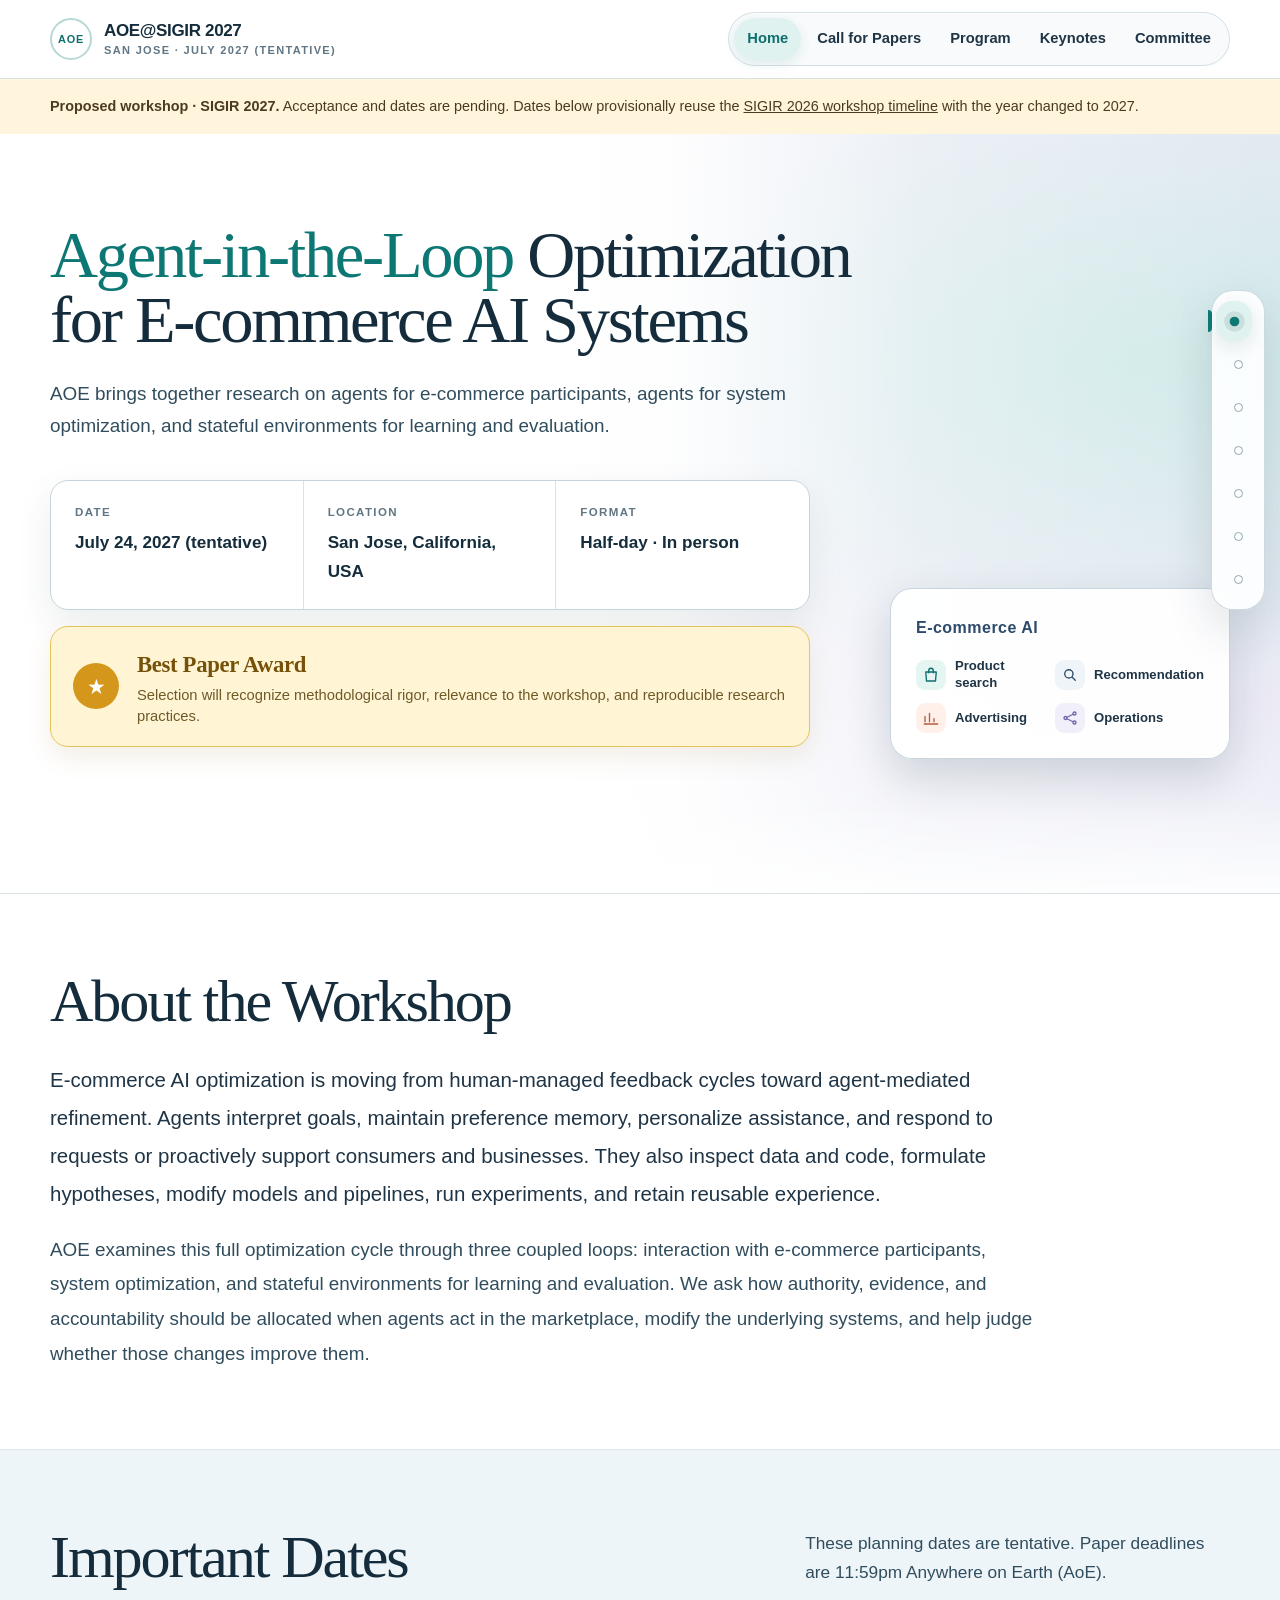
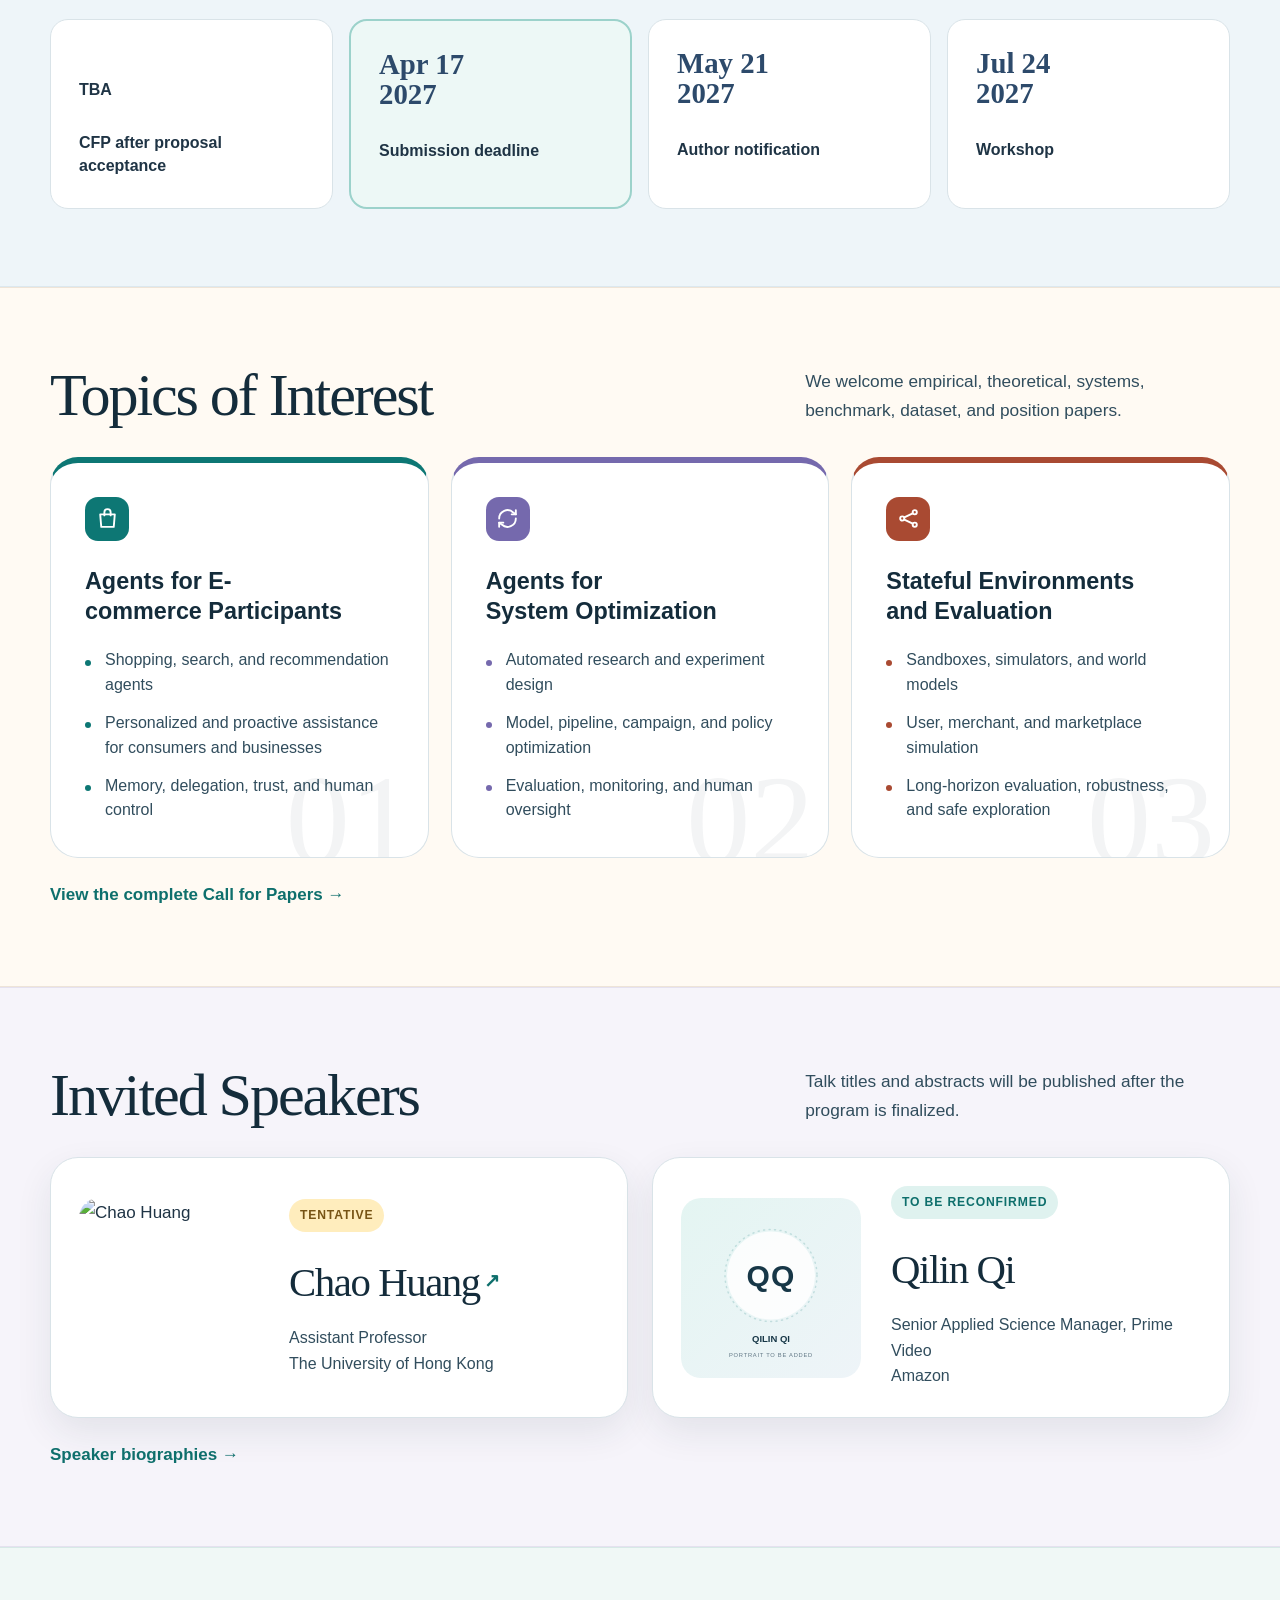
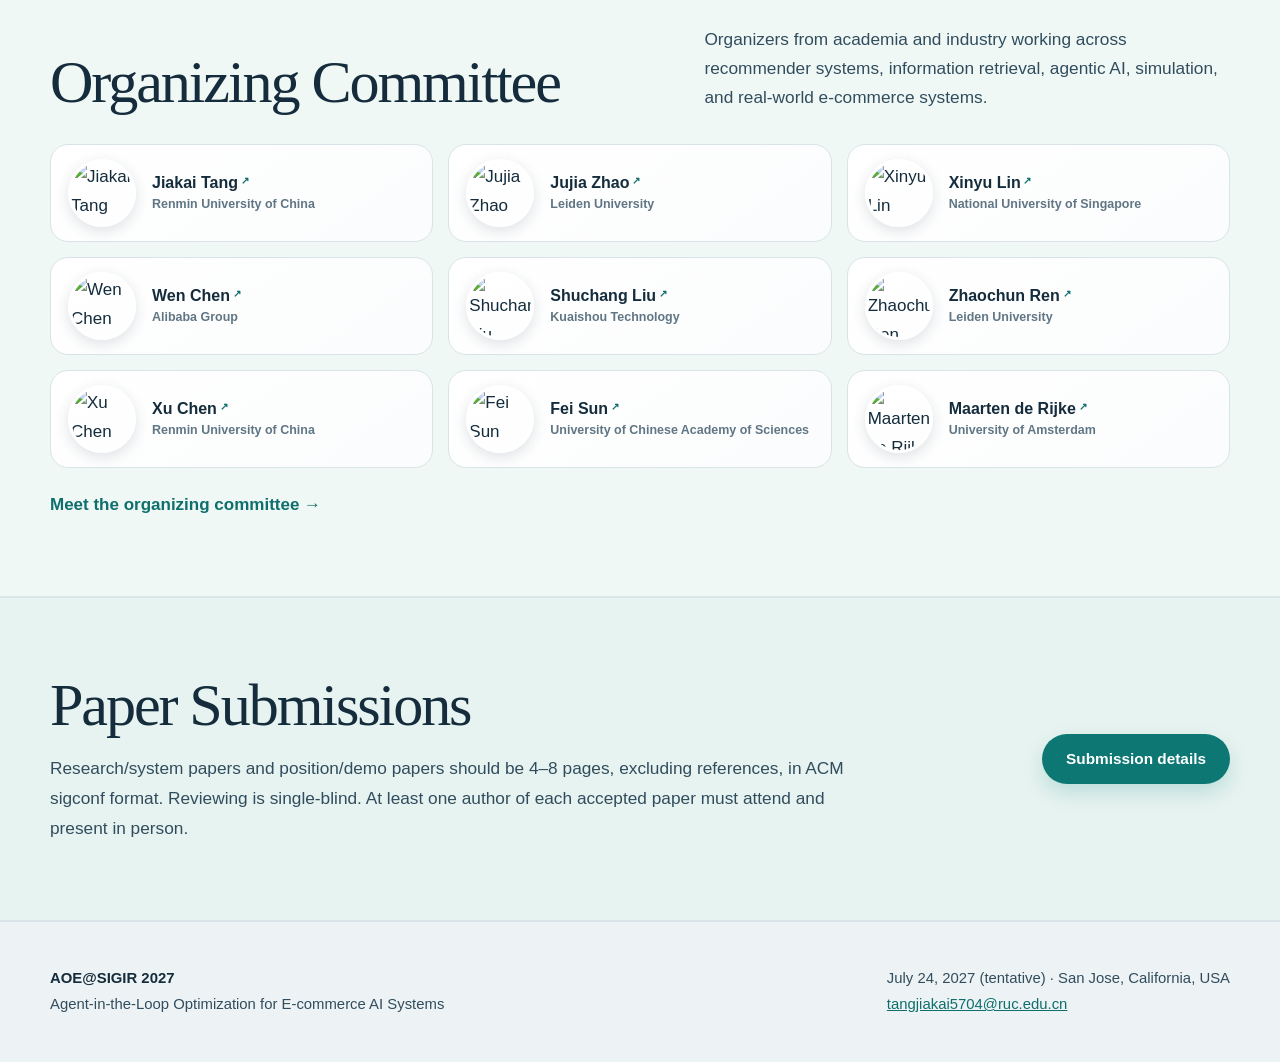
==== index.html @ f6ee3444 "Sync SIGIR website speakers, program, and scope with current proposal" ====
<!DOCTYPE html>

<html lang="en">
<head>
<meta charset="utf-8"/>
<meta content="width=device-width, initial-scale=1" name="viewport"/>
<meta content="AOE@SIGIR 2027 — Workshop on Agent-in-the-Loop Optimization for E-commerce AI Systems, July 24, 2027 (tentative) in San Jose." name="description"/>
<title>AOE@SIGIR 2027</title>
<link rel="icon" type="image/svg+xml" href="assets/favicon.svg">
<link href="assets/style.css?v=20261023-1" rel="stylesheet"/>
</head>
<body class="home-page">
<a class="skip-link" href="#main">Skip to content</a>
<header class="site-header">
<div class="container header-inner">
<a aria-label="AOE at SIGIR 2027 home" class="brand" href="index.html">
<span class="brand-mark">AOE</span>
<span class="brand-copy">AOE@SIGIR 2027<small>San Jose · July 2027 (tentative)</small></span>
</a>
<button aria-controls="site-nav" aria-expanded="false" class="menu-toggle" type="button">Menu</button>
<nav aria-label="Primary navigation" class="site-nav" id="site-nav">
<a aria-current="page" href="index.html">Home</a>
<a href="cfp.html">Call for Papers</a>
<a href="program.html">Program</a>
<a href="keynotes.html">Keynotes</a>
<a href="committee.html">Committee</a>

</nav>
</div>
</header>
<nav aria-label="Homepage sections" class="section-rail">
<a class="is-active" data-section-link="overview" href="#overview"><span>Overview</span><i aria-hidden="true"></i></a>
<a data-section-link="about" href="#about"><span>About</span><i aria-hidden="true"></i></a>
<a data-section-link="dates" href="#dates"><span>Dates</span><i aria-hidden="true"></i></a>
<a data-section-link="topics" href="#topics"><span>Topics</span><i aria-hidden="true"></i></a>
<a data-section-link="speakers" href="#speakers"><span>Speakers</span><i aria-hidden="true"></i></a>
<a data-section-link="organizers" href="#organizers"><span>Organizers</span><i aria-hidden="true"></i></a>
<a data-section-link="submission" href="#submission"><span>Submission</span><i aria-hidden="true"></i></a>
</nav>
<main id="main">
<aside class="migration-notice" aria-label="Proposal status"><div class="container"><strong>Proposed workshop · SIGIR 2027.</strong> Acceptance and dates are pending. Dates below provisionally reuse the <a href="https://sigir2026.org/en-AU/pages/submissions/workshop-proposals">SIGIR 2026 workshop timeline</a> with the year changed to 2027.</div></aside>
<section class="hero" id="overview">
<div class="container">
<div class="hero-grid">
<div class="hero-copy" data-reveal="">
<h1><span class="hero-title-main"><em>Agent-in-the-Loop</em> Optimization</span><span class="hero-title-sub">for E-commerce AI Systems</span></h1>
<p class="hero-summary">AOE brings together research on agents for e-commerce participants, agents for system optimization, and stateful environments for learning and evaluation.</p>
</div>
</div>
<div class="hero-meta" data-reveal="">
<div class="meta-item"><span>Date</span><strong>July 24, 2027 (tentative)</strong></div>
<div class="meta-item"><span>Location</span><strong>San Jose, California, USA</strong></div>
<div class="meta-item"><span>Format</span><strong>Half-day · In person</strong></div>
</div>
<div class="award-banner" data-reveal="">
<div aria-hidden="true" class="award-symbol">★</div>
<div class="award-copy"><strong>Best Paper Award</strong><span>Selection will recognize methodological rigor, relevance to the workshop, and reproducible research practices.</span></div>
</div>
<aside aria-label="E-commerce AI topics" class="commerce-panel" data-reveal="">
<strong>E-commerce AI</strong>
<div class="commerce-grid">
<span><svg aria-hidden="true" viewbox="0 0 24 24"><path d="M5 8h14l-1 12H6L5 8Z"></path><path d="M9 9V6a3 3 0 0 1 6 0v3"></path></svg>Product search</span>
<span><svg aria-hidden="true" viewbox="0 0 24 24"><circle cx="10.5" cy="10.5" r="5.5"></circle><path d="m15 15 4 4"></path></svg>Recommendation</span>
<span><svg aria-hidden="true" viewbox="0 0 24 24"><path d="M4 17V10M10 17V6M16 17v-4M3 20h18"></path></svg>Advertising</span>
<span><svg aria-hidden="true" viewbox="0 0 24 24"><circle cx="6" cy="12" r="2"></circle><circle cx="18" cy="6" r="2"></circle><circle cx="18" cy="18" r="2"></circle><path d="m8 11 8-4M8 13l8 4"></path></svg>Operations</span>
</div>
</aside>
</div>
</section>
<section class="section section-white" id="about">
<div class="container content-section">
<div class="section-head" data-reveal="">
<div><h2>About the Workshop</h2></div>
</div>
<div class="about-copy" data-reveal="">
<p>E-commerce AI optimization is moving from human-managed feedback cycles toward agent-mediated refinement. Agents interpret goals, maintain preference memory, personalize assistance, and respond to requests or proactively support consumers and businesses. They also inspect data and code, formulate hypotheses, modify models and pipelines, run experiments, and retain reusable experience.</p>
<p>AOE examines this full optimization cycle through three coupled loops: interaction with e-commerce participants, system optimization, and stateful environments for learning and evaluation. We ask how authority, evidence, and accountability should be allocated when agents act in the marketplace, modify the underlying systems, and help judge whether those changes improve them.</p>
</div>
</div>
</section>
<section class="section section-blue" id="dates">
<div class="container">
<div class="section-head" data-reveal="">
<div><h2>Important Dates</h2></div>
<p class="lead">These planning dates are tentative. Paper deadlines are 11:59pm Anywhere on Earth (AoE).</p>
</div>
<div class="date-grid" data-reveal="">
<div class="date-item"><span class="date-tba">TBA</span><span>CFP after proposal acceptance</span></div>
<div class="date-item is-key"><time datetime="2027-04-17">Apr 17<br/>2027</time><span>Submission deadline</span></div>
<div class="date-item"><time datetime="2027-05-21">May 21<br/>2027</time><span>Author notification</span></div>
<div class="date-item"><time datetime="2027-07-24">Jul 24<br/>2027</time><span>Workshop</span></div>
</div>
</div>
</section>
<section class="section section-warm" id="topics">
<div class="container">
<div class="section-head" data-reveal="">
<div><h2>Topics of Interest</h2></div>
<p class="lead">We welcome empirical, theoretical, systems, benchmark, dataset, and position papers.</p>
</div>
<div class="loop-grid" data-reveal="">
<article class="loop-card" data-number="01"><div aria-hidden="true" class="loop-icon"><svg viewbox="0 0 24 24"><path d="M5 8h14l-1 12H6L5 8Z"></path><path d="M9 9V6a3 3 0 0 1 6 0v3"></path></svg></div><h3>Agents for E-commerce Participants</h3><ul><li>Shopping, search, and recommendation agents</li><li>Personalized and proactive assistance for consumers and businesses</li><li>Memory, delegation, trust, and human control</li></ul></article>
<article class="loop-card" data-number="02"><div aria-hidden="true" class="loop-icon"><svg viewbox="0 0 24 24"><path d="M4 12a8 8 0 0 1 13.5-5.8L20 8"></path><path d="M20 4v4h-4"></path><path d="M20 12a8 8 0 0 1-13.5 5.8L4 16"></path><path d="M4 20v-4h4"></path></svg></div><h3>Agents for System Optimization</h3><ul><li>Automated research and experiment design</li><li>Model, pipeline, campaign, and policy optimization</li><li>Evaluation, monitoring, and human oversight</li></ul></article>
<article class="loop-card" data-number="03"><div aria-hidden="true" class="loop-icon"><svg viewbox="0 0 24 24"><circle cx="6" cy="12" r="2"></circle><circle cx="18" cy="6" r="2"></circle><circle cx="18" cy="18" r="2"></circle><path d="m8 11 8-4M8 13l8 4"></path></svg></div><h3>Stateful Environments and Evaluation</h3><ul><li>Sandboxes, simulators, and world models</li><li>User, merchant, and marketplace simulation</li><li>Long-horizon evaluation, robustness, and safe exploration</li></ul></article>
</div>
<p class="section-link" data-reveal=""><a href="cfp.html">View the complete Call for Papers →</a></p>
</div>
</section>
<section class="section section-lilac" id="speakers">
<div class="container">
<div class="section-head" data-reveal="">
<div><h2>Invited Speakers</h2></div>
<p class="lead">Talk titles and abstracts will be published after the program is finalized.</p>
</div>
<div class="home-speakers" data-reveal="">
<article><img alt="Chao Huang" height="720" src="assets/chao-huang.webp" width="720"/><div><span class="tag tentative">Tentative</span><h3><a href="https://datascience.hku.hk/people/chao-huang/" rel="noopener" target="_blank">Chao Huang</a></h3><p>Assistant Professor<br/>The University of Hong Kong</p></div></article>
<article><img alt="Qilin Qi portrait placeholder" height="720" src="assets/qilin-qi-placeholder.svg" width="720"/><div><span class="tag">To be reconfirmed</span><h3>Qilin Qi</h3><p>Senior Applied Science Manager, Prime Video<br/>Amazon</p></div></article>
</div>
<p class="section-link" data-reveal=""><a href="keynotes.html">Speaker biographies →</a></p>
</div>
</section>
<section class="section section-teal-wash" id="organizers">
<div class="container">
<div class="section-head" data-reveal="">
<div><h2>Organizing Committee</h2></div>
<p class="lead">Organizers from academia and industry working across recommender systems, information retrieval, agentic AI, simulation, and real-world e-commerce systems.</p>
</div>
<div class="home-organizers" data-reveal="">
<a class="organizer-mini" href="https://scholar.google.com/citations?user=7kB-4sEAAAAJ&amp;hl=en" rel="noopener" target="_blank"><img alt="Jiakai Tang" height="640" loading="lazy" src="assets/jiakai-tang.webp" width="640"/><span><strong>Jiakai Tang</strong><small>Renmin University of China</small></span></a>
<a class="organizer-mini" href="https://polaris-jz.github.io/" rel="noopener" target="_blank"><img alt="Jujia Zhao" height="640" loading="lazy" src="assets/jujia-zhao.webp" width="640"/><span><strong>Jujia Zhao</strong><small>Leiden University</small></span></a>
<a class="organizer-mini" href="https://linxyhaha.github.io/" rel="noopener" target="_blank"><img alt="Xinyu Lin" height="640" loading="lazy" src="assets/xinyu-lin.webp" width="640"/><span><strong>Xinyu Lin</strong><small>National University of Singapore</small></span></a>
<a class="organizer-mini" href="https://www.researchgate.net/scientific-contributions/Wen-Chen-2306056355" rel="noopener" target="_blank"><img alt="Wen Chen" height="640" loading="lazy" src="assets/wen-chen.webp" width="640"/><span><strong>Wen Chen</strong><small>Alibaba Group</small></span></a>
<a class="organizer-mini" href="https://scholar.google.com/citations?user=kivnB4QAAAAJ&amp;hl=en" rel="noopener" target="_blank"><img alt="Shuchang Liu" height="640" loading="lazy" src="assets/shuchang-liu.webp" width="640"/><span><strong>Shuchang Liu</strong><small>Kuaishou Technology</small></span></a>
<a class="organizer-mini" href="https://renzhaochun.github.io/" rel="noopener" target="_blank"><img alt="Zhaochun Ren" height="640" loading="lazy" src="assets/zhaochun-ren.webp" width="640"/><span><strong>Zhaochun Ren</strong><small>Leiden University</small></span></a>
<a class="organizer-mini" href="https://ai.ruc.edu.cn/GSAI_HOME/FACULTYn/XuChen/index.htm" rel="noopener" target="_blank"><img alt="Xu Chen" height="640" loading="lazy" src="assets/xu-chen.webp" width="640"/><span><strong>Xu Chen</strong><small>Renmin University of China</small></span></a>
<a class="organizer-mini" href="https://ofey.me/" rel="noopener" target="_blank"><img alt="Fei Sun" height="640" loading="lazy" src="assets/fei-sun.webp" width="640"/><span><strong>Fei Sun</strong><small>University of Chinese Academy of Sciences</small></span></a>
<a class="organizer-mini" href="https://staff.fnwi.uva.nl/m.derijke/" rel="noopener" target="_blank"><img alt="Maarten de Rijke" height="640" loading="lazy" src="assets/maarten-de-rijke.webp" width="640"/><span><strong>Maarten de Rijke</strong><small>University of Amsterdam</small></span></a>
</div>
<p class="section-link" data-reveal=""><a href="committee.html">Meet the organizing committee →</a></p>
</div>
</section>
<section class="section section-mint" id="submission">
<div class="container submission-summary" data-reveal="">
<div><h2>Paper Submissions</h2><p>Research/system papers and position/demo papers should be 4–8 pages, excluding references, in ACM sigconf format. Reviewing is single-blind. At least one author of each accepted paper must attend and present in person.</p></div>
<a class="button button-primary" href="cfp.html">Submission details</a>
</div>
</section>
</main>
<footer class="site-footer"><div class="container footer-inner"><p><strong>AOE@SIGIR 2027</strong><br/>Agent-in-the-Loop Optimization for E-commerce AI Systems</p><p>July 24, 2027 (tentative) · San Jose, California, USA<br/><a href="mailto:tangjiakai5704@ruc.edu.cn">tangjiakai5704@ruc.edu.cn</a></p></div></footer>
<script src="assets/site.js?v=20261023-1"></script>
</body>
</html>
---- assets/style.css ----
:root {
  --ink: #1f3445;
  --ink-strong: #142c3b;
  --text: #314d5d;
  --muted: #607684;
  --teal: #0d7774;
  --teal-dark: #0e6f6c;
  --teal-soft: #e4f5f2;
  --navy: #2d4a6b;
  --blue-soft: #eef4f8;
  --orange: #a94a32;
  --orange-soft: #fff1e9;
  --purple: #7569ad;
  --purple-soft: #f1eff9;
  --award: #d4971c;
  --award-dark: #76510a;
  --award-bg: #fff5d5;
  --paper: #f6f8fa;
  --white: #fff;
  --line: #d9e3e8;
  --line-strong: #c6d5dd;
  --shadow: 0 14px 36px rgba(31, 52, 69, .09);
  --radius-lg: 28px;
  --radius: 18px;
  --container: min(1180px, calc(100% - 48px));
}

* { box-sizing: border-box; }
html { scroll-behavior: smooth; }
body {
  margin: 0;
  overflow-x: hidden;
  color: var(--ink);
  background: var(--white);
  font-family: "Helvetica Neue", Arial, ui-sans-serif, sans-serif;
  font-size: 17px;
  line-height: 1.72;
  text-rendering: optimizeLegibility;
}
::selection { color: var(--ink-strong); background: #cdece8; }
a { color: inherit; }
img { display: block; max-width: 100%; }
button { font: inherit; }
.container { width: var(--container); margin-inline: auto; }
.skip-link { position: fixed; top: 10px; left: 10px; z-index: 100; padding: 9px 14px; transform: translateY(-180%); border-radius: 999px; color: white; background: var(--ink-strong); text-decoration: none; }
.skip-link:focus { transform: none; }

.site-header { position: sticky; top: 0; z-index: 40; border-bottom: 1px solid rgba(198,213,221,.72); background: rgba(255,255,255,.82); -webkit-backdrop-filter: blur(18px) saturate(150%); backdrop-filter: blur(18px) saturate(150%); transition: background .22s ease, border-color .22s ease, box-shadow .22s ease; }
.site-header.is-scrolled { border-color: rgba(198,213,221,.9); background: rgba(255,255,255,.94); box-shadow: 0 10px 28px rgba(20,44,59,.09); }
.header-inner { min-height: 78px; display: flex; align-items: center; justify-content: space-between; gap: 28px; }
.brand { display: inline-flex; align-items: center; gap: 12px; color: var(--ink-strong); text-decoration: none; font-weight: 800; letter-spacing: -.02em; }
.brand-mark { width: 42px; height: 42px; display: grid; place-items: center; flex: 0 0 auto; border: 2px solid #b8d8d6; border-radius: 50%; color: var(--teal-dark); background: transparent; box-shadow: none; font-size: .68rem; letter-spacing: .07em; }
.brand-copy { display: grid; line-height: 1.05; }
.brand-copy small { margin-top: 5px; color: var(--muted); font-size: .69rem; font-weight: 700; letter-spacing: .12em; text-transform: uppercase; }
.site-nav { display: flex; align-items: center; gap: 3px; padding: 5px; border: 1px solid rgba(198,213,221,.7); border-radius: 999px; background: rgba(246,248,250,.7); box-shadow: inset 0 1px 0 rgba(255,255,255,.85); }
.site-nav a { padding: 8px 13px; border-radius: 999px; color: var(--ink); text-decoration: none; font-size: .92rem; font-weight: 720; transition: color .18s ease, background .18s ease, box-shadow .18s ease; }
.site-nav a:hover, .site-nav a:focus-visible { color: var(--teal-dark); background: rgba(255,255,255,.9); box-shadow: 0 4px 12px rgba(31,52,69,.07); }
.site-nav a[aria-current="page"] { color: var(--teal-dark); background: #dff2ef; box-shadow: 0 4px 12px rgba(13,119,116,.11); }
.menu-toggle { display: none; padding: 9px 14px; border: 1px solid var(--line-strong); border-radius: 999px; color: var(--ink-strong); background: rgba(255,255,255,.88); box-shadow: 0 5px 14px rgba(31,52,69,.06); font-weight: 750; }

h1, h2, h3 { margin-top: 0; text-wrap: balance; }
.hero h1, .page-hero h1, .section h2, .speaker-card h2, .home-speakers h3, .award-copy strong, .award-note strong {
  font-family: Georgia, "Times New Roman", serif;
  font-weight: 500;
  letter-spacing: -.035em;
}

.hero {
  position: relative;
  min-height: 760px;
  overflow: hidden;
  border-bottom: 1px solid var(--line);
  background:
    linear-gradient(90deg, #fff 0%, #fff 43%, rgba(255,255,255,.95) 52%, rgba(255,255,255,.35) 72%, rgba(255,255,255,.08) 100%),
    radial-gradient(ellipse at 90% 30%, #cce8e7 0%, #e9e8f4 45%, #f6f9fc 80%);
}
.hero::after { content: ""; position: absolute; inset: auto 0 0; height: 90px; background: linear-gradient(to bottom, transparent, rgba(255,255,255,.8)); pointer-events: none; }
.hero > .container { position: relative; z-index: 2; padding-top: 88px; padding-bottom: 82px; }
.hero-copy { max-width: 990px; }
.hero h1 { max-width: 1100px; margin-bottom: 26px; color: var(--ink-strong); font-size: clamp(3.8rem, 5.2vw, 4.85rem); line-height: .98; }
.hero h1 em { color: var(--teal); font-style: normal; }
.hero-title-main, .hero-title-sub { display: block; }
.hero-title-main { white-space: nowrap; }
.hero-summary { max-width: 760px; margin: 0; color: var(--text); font-size: 1.18rem; line-height: 1.68; }
.hero-actions { display: flex; flex-wrap: wrap; gap: 12px; margin-top: 30px; }
.button { display: inline-flex; align-items: center; justify-content: center; min-height: 50px; padding: 0 23px; border: 1px solid transparent; border-radius: 999px; text-decoration: none; font-size: .96rem; font-weight: 780; transition: transform .18s ease, box-shadow .18s ease, background .18s ease; }
.button:hover { transform: translateY(-2px); }
.button-primary { color: white; background: var(--teal); box-shadow: 0 9px 20px rgba(22,139,135,.20); }
.button-primary:hover { background: var(--teal-dark); }
.button-secondary { border-color: var(--line-strong); color: var(--ink-strong); background: white; }
.button-secondary:hover { box-shadow: var(--shadow); }
.button-muted { width: 100%; margin-top: 22px; color: var(--muted); background: var(--paper); cursor: default; }
.hero-meta { display: grid; grid-template-columns: repeat(3, 1fr); max-width: 760px; margin-top: 38px; overflow: hidden; border: 1px solid var(--line-strong); border-radius: var(--radius); background: white; box-shadow: var(--shadow); }
.meta-item { min-height: 100px; padding: 22px 24px; border-right: 1px solid var(--line); }
.meta-item:last-child { border-right: 0; }
.meta-item span { display: block; margin-bottom: 5px; color: var(--muted); font-size: .72rem; font-weight: 800; letter-spacing: .12em; text-transform: uppercase; }
.meta-item strong { color: var(--ink-strong); font-size: 1.07rem; }
.award-banner { display: grid; grid-template-columns: auto minmax(0, 1fr); align-items: center; gap: 18px; max-width: 760px; margin-top: 16px; padding: 18px 22px; border: 1px solid #e5c35c; border-radius: var(--radius); color: var(--award-dark); background: var(--award-bg); box-shadow: 0 10px 26px rgba(142,102,22,.11); }
.award-symbol { width: 46px; height: 46px; display: grid; place-items: center; border-radius: 50%; color: white; background: var(--award); font-size: 1.3rem; }
.award-copy { display: grid; gap: 1px; }
.award-copy strong { font-size: 1.42rem; font-weight: 600; letter-spacing: -.015em; }
.award-copy span { color: #6f5927; font-size: .92rem; line-height: 1.48; }
.commerce-panel { position: absolute; right: 0; bottom: 70px; width: 340px; padding: 25px; border: 1px solid rgba(198,213,221,.95); border-radius: 22px; background: rgba(255,255,255,.94); box-shadow: 0 18px 45px rgba(20,44,59,.16); }
.commerce-panel > strong { display: block; margin-bottom: 17px; color: var(--navy); font-size: 1rem; letter-spacing: .03em; }
.commerce-grid { display: grid; grid-template-columns: 1fr 1fr; gap: 12px; }
.commerce-grid span { display: grid; grid-template-columns: 30px 1fr; align-items: center; gap: 9px; color: var(--ink); font-size: .82rem; font-weight: 700; line-height: 1.25; }
.commerce-grid svg { width: 30px; height: 30px; padding: 6px; border-radius: 9px; fill: none; stroke: currentColor; stroke-width: 1.8; stroke-linecap: round; stroke-linejoin: round; color: var(--teal-dark); background: var(--teal-soft); }
.commerce-grid span:nth-child(2) svg { color: var(--navy); background: var(--blue-soft); }
.commerce-grid span:nth-child(3) svg { color: #b85b42; background: var(--orange-soft); }
.commerce-grid span:nth-child(4) svg { color: var(--purple); background: var(--purple-soft); }

.section { padding: clamp(82px, 8vw, 112px) 0; }
.section-white { background: white; }
.section-blue { border-block: 1px solid #dce8ef; background: #eef5f9; }
.section-warm { border-block: 1px solid #eee4d8; background: #fffaf3; }
.section-lilac { border-block: 1px solid #e5e1ef; background: #f6f4fa; }
.section-teal-wash { border-block: 1px solid #d7e9e6; background: #f0f8f6; }
.section-mint { border-block: 1px solid var(--line); background: #e7f3f0; }
.home-page .section { padding: clamp(66px, 6vw, 88px) 0; }
.home-page .section-head { margin-bottom: 32px; }
.home-page .section-link { margin-top: 22px; }
.home-page #organizers .section-head { grid-template-columns: minmax(0, .9fr) minmax(430px, .78fr); gap: 48px; }
.section-head { display: grid; grid-template-columns: minmax(0, 1fr) minmax(300px, .62fr); align-items: end; gap: 70px; margin-bottom: 42px; }
.section h2 { margin-bottom: 0; color: var(--ink-strong); font-size: clamp(3.1rem, 4.7vw, 4.55rem); line-height: 1; }
.lead { margin: 0; color: var(--text); font-size: 1.08rem; line-height: 1.68; }
.content-section .section-head { display: block; margin-bottom: 30px; }
.about-copy { max-width: 1000px; color: var(--text); font-size: 1.18rem; line-height: 1.85; }
.about-copy p { margin: 0; }
.about-copy p:first-child { color: var(--ink); font-size: 1.28rem; }
.about-copy p + p { margin-top: 20px; }

.date-grid { display: grid; grid-template-columns: repeat(4, 1fr); gap: 16px; }
.date-item { min-height: 190px; padding: 28px; border: 1px solid var(--line); border-radius: var(--radius); background: white; }
.date-item.is-key { border: 2px solid #9cd2cb; background: #edf8f6; }
.date-item time { display: block; color: var(--navy); font-family: Georgia, serif; font-size: 1.8rem; font-weight: 600; line-height: 1.05; }
.date-item span { display: block; margin-top: 30px; color: var(--ink); font-size: 1rem; font-weight: 750; line-height: 1.45; }

.loop-grid { display: grid; grid-template-columns: repeat(3, 1fr); gap: 22px; }
.loop-card { position: relative; min-height: 360px; overflow: hidden; padding: 34px; border: 1px solid var(--line); border-radius: var(--radius-lg); background: white; }
.loop-card:nth-child(1) { border-top: 6px solid var(--teal); }
.loop-card:nth-child(2) { border-top: 6px solid var(--purple); }
.loop-card:nth-child(3) { border-top: 6px solid var(--orange); }
.loop-card::after { content: attr(data-number); position: absolute; right: 14px; bottom: -27px; color: rgba(31,52,69,.055); font-family: Georgia, serif; font-size: 8rem; line-height: 1; }
.loop-icon { width: 44px; height: 44px; display: grid; place-items: center; border-radius: 13px; color: white; background: var(--teal); font-size: .77rem; font-weight: 850; }
.loop-card:nth-child(2) .loop-icon { background: var(--purple); }
.loop-card:nth-child(3) .loop-icon { background: var(--orange); }
.loop-card h3 { position: relative; z-index: 1; margin: 26px 0 0; color: var(--ink-strong); font-size: 1.46rem; line-height: 1.28; }
.loop-card ul { position: relative; z-index: 1; margin: 22px 0 0; padding: 0; list-style: none; }
.loop-card li { position: relative; margin-top: 13px; padding-left: 20px; color: var(--text); font-size: 1rem; line-height: 1.55; }
.loop-card li::before { content: ""; position: absolute; left: 0; top: .7em; width: 6px; height: 6px; border-radius: 50%; background: var(--teal); }
.loop-card:nth-child(2) li::before { background: var(--purple); }
.loop-card:nth-child(3) li::before { background: var(--orange); }
.section-link { margin: 28px 0 0; }
.section-link a { color: var(--teal-dark); font-weight: 800; text-decoration: none; }
.section-link a:hover { text-decoration: underline; text-underline-offset: 4px; }

.home-speakers { display: grid; grid-template-columns: repeat(2, minmax(0, 1fr)); gap: 24px; }
.home-speakers article { display: grid; grid-template-columns: 180px minmax(0, 1fr); align-items: center; gap: 30px; min-height: 238px; padding: 28px; border: 1px solid var(--line); border-radius: var(--radius-lg); background: white; box-shadow: var(--shadow); }
.home-speakers img { width: 180px; height: 180px; object-fit: cover; border-radius: 20px; }
.home-speakers h3 { margin: 16px 0 7px; color: var(--ink-strong); font-size: 2.55rem; }
.home-speakers p { margin: 0; color: var(--text); font-size: 1rem; line-height: 1.6; }

.home-organizers { display: grid; grid-template-columns: repeat(3, minmax(0, 1fr)); gap: 15px; }
.organizer-mini { display: grid; grid-template-columns: 68px minmax(0, 1fr); align-items: center; gap: 16px; min-height: 98px; padding: 14px 17px; border: 1px solid var(--line); border-radius: 18px; color: var(--ink-strong); background: linear-gradient(145deg, #fff 0%, #fbfcfd 100%); text-decoration: none; transition: transform .18s ease, border-color .18s ease, box-shadow .18s ease; }
.organizer-mini:hover, .organizer-mini:focus-visible { transform: translateY(-2px); border-color: #b9d5d4; box-shadow: 0 12px 26px rgba(31,52,69,.09); }
.organizer-mini img { width: 68px; height: 68px; border: 3px solid white; border-radius: 50%; object-fit: cover; box-shadow: 0 4px 14px rgba(31,52,69,.14); }
.organizer-mini span { min-width: 0; }
.organizer-mini strong { display: block; margin-bottom: 3px; font-size: 1rem; line-height: 1.25; }
.organizer-mini strong::after { content: " ↗"; color: var(--teal-dark); font-size: .62em; vertical-align: .35em; }
.organizer-mini small { display: block; color: var(--muted); font-size: .78rem; font-weight: 650; line-height: 1.38; }
.tag { display: inline-flex; padding: 6px 11px; border-radius: 999px; color: var(--teal-dark); background: #dff2ef; font-size: .76rem; font-weight: 850; letter-spacing: .07em; text-transform: uppercase; }
.tag.tentative { color: #775415; background: #ffedbd; }

.submission-summary { display: grid; grid-template-columns: minmax(0, 1fr) auto; align-items: center; gap: 64px; }
.submission-summary h2 { margin-bottom: 18px; }
.submission-summary p { max-width: 820px; margin: 0; color: var(--text); font-size: 1.08rem; line-height: 1.75; }

.page-hero { padding: clamp(72px, 8vw, 104px) 0; border-bottom: 1px solid var(--line); background: var(--blue-soft); }
.page-hero-inner { max-width: 900px; }
.page-hero h1 { margin: 0; color: var(--ink-strong); font-size: clamp(3.5rem, 6vw, 5.7rem); line-height: .98; }
.page-hero p { max-width: 780px; margin: 22px 0 0; color: var(--text); font-size: 1.18rem; line-height: 1.72; }
.page-grid { display: grid; grid-template-columns: minmax(0, 1fr) 320px; align-items: start; gap: clamp(52px, 7vw, 88px); }
.prose { max-width: 830px; }
.prose h2 { margin: 66px 0 18px; color: var(--ink-strong); font-size: clamp(2.2rem, 3.3vw, 3rem); line-height: 1.08; }
.prose h2:first-child { margin-top: 0; }
.prose h3 { margin: 40px 0 12px; color: var(--navy); font-size: 1.28rem; line-height: 1.4; }
.prose p, .prose li { color: var(--text); font-size: 1.02rem; line-height: 1.77; }
.prose ul { margin: 14px 0 28px; padding: 20px 26px 20px 46px; border: 1px solid var(--line); border-radius: var(--radius); background: #fafcfd; }
.prose li { margin: 9px 0; padding-left: 6px; }
.prose li::marker { color: var(--teal); }
.format-grid { display: grid; grid-template-columns: repeat(2, 1fr); gap: 16px; margin: 26px 0; }
.format-card { padding: 27px; border: 1px solid var(--line); border-radius: var(--radius); background: white; }
.format-card span { display: inline-flex; padding: 5px 10px; border-radius: 999px; color: var(--teal-dark); background: var(--teal-soft); font-size: .76rem; font-weight: 850; letter-spacing: .07em; text-transform: uppercase; }
.format-card h3 { margin: 16px 0 8px; color: var(--ink-strong); }
.format-card p { margin: 0; font-size: .98rem; }
.notice { margin: 28px 0; padding: 21px 24px; border-left: 5px solid var(--teal); color: var(--text); background: #eef7f6; }
.award-note { display: grid; grid-template-columns: auto 1fr; gap: 17px; margin: 30px 0; padding: 23px 25px; border: 1px solid #e5c35c; border-radius: var(--radius); background: var(--award-bg); }
.award-note > span { width: 40px; height: 40px; display: grid; place-items: center; border-radius: 50%; color: white; background: var(--award); }
.award-note strong { color: var(--award-dark); font-size: 1.4rem; font-weight: 600; }
.award-note p { margin: 5px 0 0; color: #69582f; }
.side-card { position: sticky; top: 104px; padding: 28px; border: 1px solid var(--line); border-radius: var(--radius); background: white; box-shadow: var(--shadow); }
.side-card h2 { margin: 0 0 20px; font-family: inherit; font-size: 1.38rem; font-weight: 800; letter-spacing: -.02em; }
.side-card dl { margin: 0; }
.side-card dt { margin-top: 17px; color: var(--muted); font-size: .75rem; font-weight: 850; letter-spacing: .1em; text-transform: uppercase; }
.side-card dd { margin: 3px 0 0; color: var(--ink-strong); font-weight: 750; line-height: 1.5; }

.schedule-wrap { overflow: hidden; border: 1px solid var(--line); border-radius: var(--radius-lg); background: white; box-shadow: var(--shadow); }
.schedule { width: 100%; border-collapse: collapse; }
.schedule th, .schedule td { padding: 22px 27px; border-bottom: 1px solid var(--line); text-align: left; }
.schedule tr:last-child td { border-bottom: 0; }
.schedule th { color: var(--navy); background: #eef3f6; font-size: .78rem; letter-spacing: .12em; text-transform: uppercase; }
.schedule td { color: var(--ink); font-size: 1.02rem; }
.schedule td:first-child { width: 175px; color: var(--teal-dark); font-weight: 850; white-space: nowrap; }
.schedule td strong { color: var(--ink-strong); }

.speaker-stack { display: grid; gap: 22px; }
.speaker-card { display: grid; grid-template-columns: 230px minmax(0, 1fr); align-items: center; gap: 42px; padding: 38px; border: 1px solid var(--line); border-radius: var(--radius-lg); background: white; box-shadow: var(--shadow); }
.speaker-photo { width: 230px; height: 230px; overflow: hidden; border-radius: 24px; background: var(--paper); }
.speaker-photo img { width: 100%; height: 100%; object-fit: cover; }
.speaker-card h2 { margin: 15px 0 4px; color: var(--ink-strong); font-size: clamp(2.8rem, 4vw, 4rem); }
.speaker-role { margin: 0 0 13px; color: var(--teal-dark); font-size: .96rem; font-weight: 780; }
.speaker-card p:last-child { margin: 0; color: var(--text); font-size: 1rem; line-height: 1.72; }

.person-grid { display: grid; grid-template-columns: repeat(2, minmax(0, 1fr)); gap: 24px; }
.person-card { position: relative; display: grid; grid-template-columns: 108px minmax(0, 1fr); grid-template-rows: auto auto 1fr; column-gap: 24px; align-items: start; min-height: 225px; padding: 29px; border: 1px solid var(--line); border-radius: var(--radius); background: white; }
.person-avatar { grid-column: 1; grid-row: 1 / span 3; width: 108px; height: 108px; overflow: hidden; border-radius: 22px; background: var(--paper); }
.person-avatar img { width: 100%; height: 100%; object-fit: cover; }
.person-card h3, .person-role, .person-card p:last-child { grid-column: 2; }
.person-card h3 { align-self: end; margin: 7px 0 4px; color: var(--ink-strong); font-size: 1.3rem; }
.person-role { min-height: 0; margin: 0 0 12px; color: var(--teal-dark); font-size: .88rem; font-weight: 780; line-height: 1.45; }
.person-card p:last-child { margin: 0; color: var(--text); font-size: .97rem; line-height: 1.68; }
.person-badge { position: absolute; right: 18px; top: 18px; padding: 5px 9px; border-radius: 999px; color: var(--teal-dark); background: var(--teal-soft); font-size: .68rem; font-weight: 850; letter-spacing: .07em; text-transform: uppercase; }

.empty-state { padding: clamp(48px, 8vw, 88px); border: 1px dashed #aebfc9; border-radius: var(--radius-lg); text-align: center; background: white; }
.empty-state h2 { max-width: 700px; margin: 0 auto 14px; color: var(--ink-strong); font-size: clamp(2.3rem, 4.2vw, 3.7rem); line-height: 1.08; }
.empty-state p { max-width: 680px; margin: 0 auto; color: var(--text); font-size: 1.05rem; }
.site-footer { padding: 44px 0; border-top: 1px solid var(--line); background: #edf2f5; }
.footer-inner { display: flex; justify-content: space-between; gap: 40px; color: var(--text); font-size: .93rem; }
.footer-inner p { margin: 0; }
.footer-inner strong { color: var(--ink-strong); }
.footer-inner a { color: var(--teal-dark); }

@media (prefers-reduced-motion: reduce) {
  *, *::before, *::after { scroll-behavior: auto !important; animation: none !important; transition: none !important; }
}

@media (max-width: 1080px) {
  .hero-title-main { white-space: normal; }
  .commerce-panel { display: none; }
  .person-grid { grid-template-columns: 1fr; }
}

@media (max-width: 920px) {
  :root { --container: min(100% - 36px, 1180px); }
  .menu-toggle { display: block; }
  .site-nav { display: none; position: absolute; top: 70px; left: 18px; right: 18px; padding: 14px; flex-direction: column; align-items: stretch; border: 1px solid rgba(198,213,221,.9); border-radius: var(--radius); background: rgba(255,255,255,.96); -webkit-backdrop-filter: blur(18px); backdrop-filter: blur(18px); box-shadow: var(--shadow); }
  .site-nav.is-open { display: flex; }
  .site-nav a { padding: 11px 13px; }
  .hero { min-height: 0; background: linear-gradient(180deg, rgba(255,255,255,.96) 0%, rgba(255,255,255,.78) 56%, rgba(255,255,255,.18) 100%), radial-gradient(ellipse at 80% 50%, #cce8e7, #e9e8f4, #f6f9fc); }
  .hero > .container { padding-top: 70px; padding-bottom: 310px; }
  .hero-copy { max-width: 850px; }
  .hero h1 { font-size: clamp(3.4rem, 8vw, 4.5rem); }
  .section-head { grid-template-columns: 1fr; gap: 20px; }
  .home-page #organizers .section-head { grid-template-columns: 1fr; gap: 20px; }
  .date-grid { grid-template-columns: repeat(2, 1fr); }
  .loop-grid { grid-template-columns: 1fr; }
  .loop-card { min-height: 0; }
  .home-speakers { grid-template-columns: 1fr; }
  .home-organizers { grid-template-columns: repeat(2, minmax(0, 1fr)); }
  .page-grid { grid-template-columns: 1fr; }
  .side-card { position: static; }
  .speaker-card { grid-template-columns: 190px minmax(0, 1fr); }
  .speaker-photo { width: 190px; height: 190px; }
  .submission-summary { grid-template-columns: 1fr; gap: 28px; }
  .submission-summary .button { justify-self: start; }
}

@media (max-width: 620px) {
  :root { --container: min(100% - 28px, 1180px); }
  body { font-size: 16px; }
  .header-inner { min-height: 70px; }
  .brand-copy small { display: none; }
  .brand-mark { width: 38px; height: 38px; }
  .hero > .container { padding-top: 58px; padding-bottom: 220px; }
  .hero h1 { font-size: clamp(2.72rem, 12vw, 3.35rem); }
  .hero-summary { font-size: 1.04rem; }
  .hero-actions { flex-direction: column; }
  .hero-actions .button { width: 100%; }
  .hero-meta { grid-template-columns: 1fr; }
  .meta-item { min-height: 78px; padding: 16px 20px; border-right: 0; border-bottom: 1px solid var(--line); }
  .meta-item:last-child { border-bottom: 0; }
  .award-banner { grid-template-columns: auto minmax(0, 1fr); gap: 14px; padding: 18px; }
  .award-copy strong { font-size: 1.25rem; }
  .award-copy span { font-size: .9rem; }
  .section { padding: 72px 0; }
  .section h2 { font-size: clamp(2.7rem, 12vw, 3.5rem); }
  .about-copy, .about-copy p:first-child { font-size: 1.07rem; line-height: 1.8; }
  .date-grid, .format-grid { grid-template-columns: 1fr; }
  .date-item { min-height: 145px; }
  .date-item span { margin-top: 21px; }
  .loop-card { padding: 28px; }
  .home-speakers article { grid-template-columns: 110px minmax(0, 1fr); min-height: 0; gap: 20px; padding: 21px; }
  .home-speakers img { width: 110px; height: 110px; border-radius: 16px; }
  .home-speakers h3 { margin-top: 11px; font-size: 1.9rem; }
  .home-speakers p { font-size: .94rem; }
  .home-organizers { grid-template-columns: 1fr; gap: 11px; }
  .organizer-mini { grid-template-columns: 58px minmax(0, 1fr); min-height: 84px; padding: 12px 14px; }
  .organizer-mini img { width: 58px; height: 58px; }
  .page-hero { padding: 64px 0; }
  .page-hero h1 { font-size: clamp(3rem, 14vw, 4.2rem); }
  .page-hero p { font-size: 1.05rem; }
  .prose ul { padding: 18px 20px 18px 39px; }
  .schedule-wrap { overflow: hidden; }
  .schedule { min-width: 0; table-layout: fixed; }
  .schedule th, .schedule td { padding: 16px 14px; }
  .schedule th:first-child, .schedule td:first-child { width: 112px; }
  .schedule td:first-child { font-size: .9rem; white-space: normal; }
  .speaker-card { grid-template-columns: 1fr; gap: 24px; padding: 27px; }
  .speaker-photo { width: 170px; height: 170px; }
  .person-card { grid-template-columns: 90px minmax(0, 1fr); min-height: 0; padding: 23px; column-gap: 18px; }
  .person-avatar { width: 90px; height: 90px; }
  .person-card .person-badge { position: static; grid-column: 2; grid-row: 1; justify-self: start; margin-bottom: 3px; }
  .person-card p:last-child { grid-column: 1 / -1; margin-top: 17px; }
  .footer-inner { flex-direction: column; gap: 18px; }
}
.loop-icon svg { width: 25px; height: 25px; fill: none; stroke: currentColor; stroke-width: 1.8; stroke-linecap: round; stroke-linejoin: round; }

/* Launch-readiness fixes. */
.portal-status { margin: 22px 0 0; padding-top: 18px; border-top: 1px solid var(--line); color: var(--text); font-size: .93rem; line-height: 1.55; }
.person-card h3 a, .speaker-card h2 a, .home-speakers h3 a { color: inherit; text-decoration: none; }
.person-card h3 a::after, .speaker-card h2 a::after, .home-speakers h3 a::after { content: " ↗"; color: var(--teal-dark); font-family: Arial, sans-serif; font-size: .47em; font-weight: 700; vertical-align: .45em; }
.person-card h3 a:hover, .speaker-card h2 a:hover, .home-speakers h3 a:hover { color: var(--teal-dark); text-decoration: underline; text-decoration-thickness: 1px; text-underline-offset: 4px; }

@media (max-width: 620px) {
  .hero > .container { padding-bottom: 165px; }
  .hero-meta { grid-template-columns: 1fr 1fr; }
  .meta-item { min-height: 72px; padding: 14px 17px; border-right: 1px solid var(--line); }
  .meta-item:first-child { grid-column: 1 / -1; border-right: 0; }
  .meta-item:nth-child(2) { border-bottom: 0; }
  .meta-item:last-child { border-right: 0; }
  .meta-item strong { font-size: .98rem; line-height: 1.35; }
  .date-grid { gap: 10px; }
  .date-item { display: grid; grid-template-columns: 105px minmax(0, 1fr); align-items: center; gap: 16px; min-height: 0; padding: 20px; }
  .date-item time { font-size: 1.42rem; }
  .date-item span { margin-top: 0; font-size: .96rem; }
  .page-hero { padding: 56px 0; }
  .section { padding: 66px 0; }
  .home-page .section { padding: 54px 0; }
  .home-page .section-head { margin-bottom: 26px; }
}

/* Homepage scroll-following section navigation. */
#overview, #about, #dates, #topics, #speakers, #organizers, #submission { scroll-margin-top: 96px; }
.section-rail {
  position: fixed;
  top: 50%;
  right: max(18px, calc((100vw - 1180px) / 2 - 198px));
  z-index: 32;
  display: grid;
  gap: 3px;
  width: 174px;
  padding: 12px;
  transform: translateY(-50%);
  border: 1px solid rgba(198,213,221,.88);
  border-radius: 28px;
  background: rgba(255,255,255,.9);
  -webkit-backdrop-filter: blur(18px) saturate(150%);
  backdrop-filter: blur(18px) saturate(150%);
  box-shadow: 0 18px 46px rgba(20,44,59,.15);
}
.section-rail a {
  --rail-accent: var(--teal);
  --rail-soft: #dff2ef;
  position: relative;
  display: flex;
  align-items: center;
  justify-content: space-between;
  gap: 14px;
  min-height: 44px;
  padding: 0 14px 0 16px;
  border-radius: 16px;
  color: #536d7b;
  text-decoration: none;
  font-size: .84rem;
  font-weight: 760;
  line-height: 1;
  transition: color .18s ease, background .18s ease, box-shadow .18s ease, transform .18s ease;
}
.section-rail a:hover, .section-rail a:focus-visible {
  color: var(--teal-dark);
  background: rgba(228,245,242,.58);
  transform: translateX(-2px);
}
.section-rail a[data-section-link="dates"] { --rail-accent: #4e91bd; --rail-soft: #e8f2f8; }
.section-rail a[data-section-link="topics"] { --rail-accent: #b76845; --rail-soft: #fff0e7; }
.section-rail a[data-section-link="speakers"] { --rail-accent: #7569ad; --rail-soft: #efedf8; }
.section-rail a[data-section-link="organizers"] { --rail-accent: #168b87; --rail-soft: #e2f4f1; }
.section-rail a[data-section-link="submission"] { --rail-accent: #c48c1c; --rail-soft: #fff3cf; }
.section-rail a.is-active {
  color: var(--ink-strong);
  background: var(--rail-soft);
  box-shadow: 0 7px 18px rgba(31,52,69,.11);
  transform: translateX(-4px);
}
.section-rail a.is-active::before {
  content: "";
  position: absolute;
  left: 0;
  width: 4px;
  height: 22px;
  border-radius: 0 5px 5px 0;
  background: var(--rail-accent);
}
.section-rail i {
  width: 9px;
  height: 9px;
  flex: 0 0 auto;
  border: 1.5px solid #8da6b2;
  border-radius: 50%;
  background: white;
  transition: border-color .18s ease, background .18s ease, box-shadow .18s ease, transform .18s ease;
}
.section-rail a.is-active i {
  border-color: var(--rail-accent);
  background: var(--rail-accent);
  box-shadow: 0 0 0 5px rgba(31,52,69,.10);
  transform: scale(1.08);
}

@media (max-width: 1580px) {
  .section-rail { right: 15px; width: 54px; padding: 10px 8px; border-radius: 22px; }
  .section-rail a span { position: absolute; width: 1px; height: 1px; overflow: hidden; clip-path: inset(50%); white-space: nowrap; }
  .section-rail a { justify-content: center; min-height: 40px; padding: 8px; }
  .section-rail a.is-active::before { left: -8px; }
  .section-rail a::after { content: attr(data-section-link); position: absolute; right: calc(100% + 13px); padding: 8px 11px; border-radius: 9px; color: white; background: var(--ink-strong); box-shadow: var(--shadow); font-size: .75rem; text-transform: capitalize; opacity: 0; pointer-events: none; transform: translateX(6px); transition: opacity .16s ease, transform .16s ease; }
  .section-rail a:hover::after, .section-rail a:focus-visible::after { opacity: 1; transform: none; }
}

@media (max-width: 1080px) {
  .section-rail { display: none; }
}

/* Proposal-stage status, shared across all pages. */
.migration-notice { padding: 1rem 0; background: #fff5dd; color: #4b3b20; font-size: .9rem; line-height: 1.6; }
.migration-notice a { text-decoration: underline; }
.date-tba { display: block; font-size: 1.7rem; font-weight: 700; line-height: 1.2; }
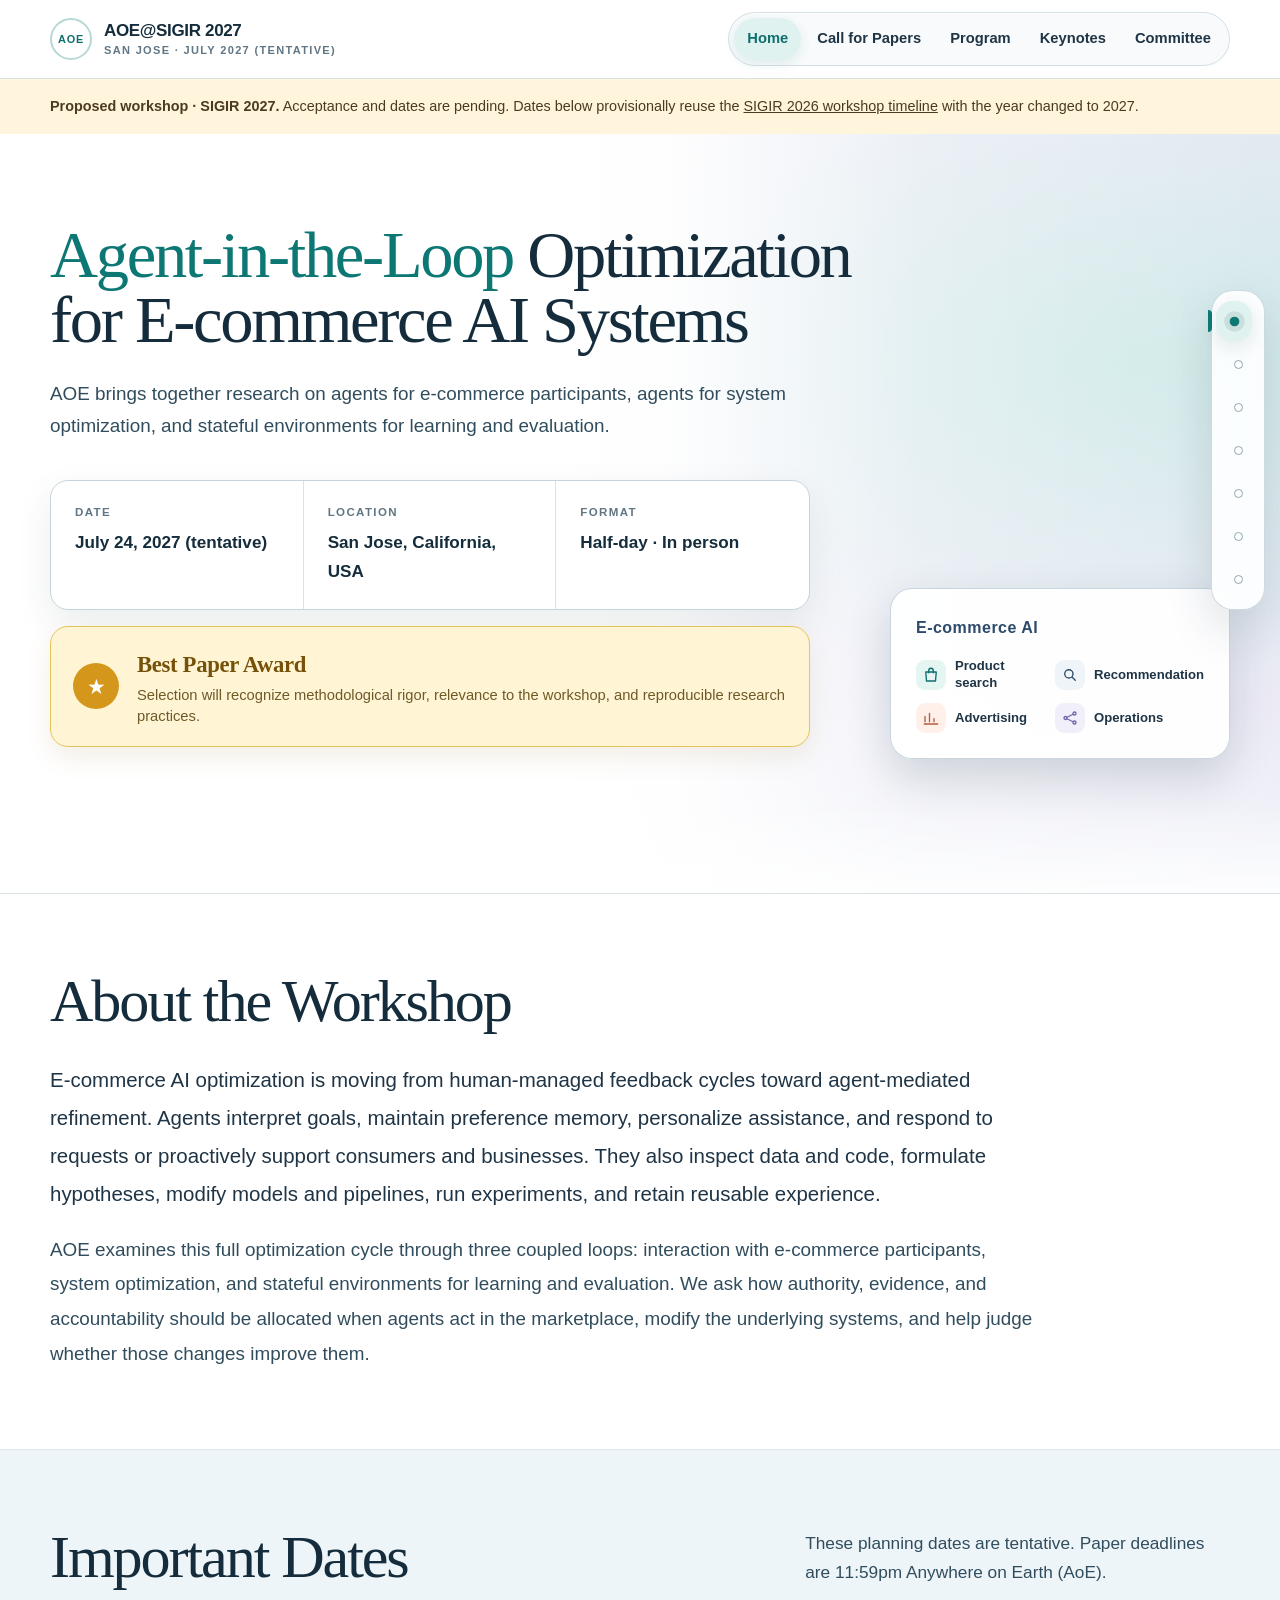
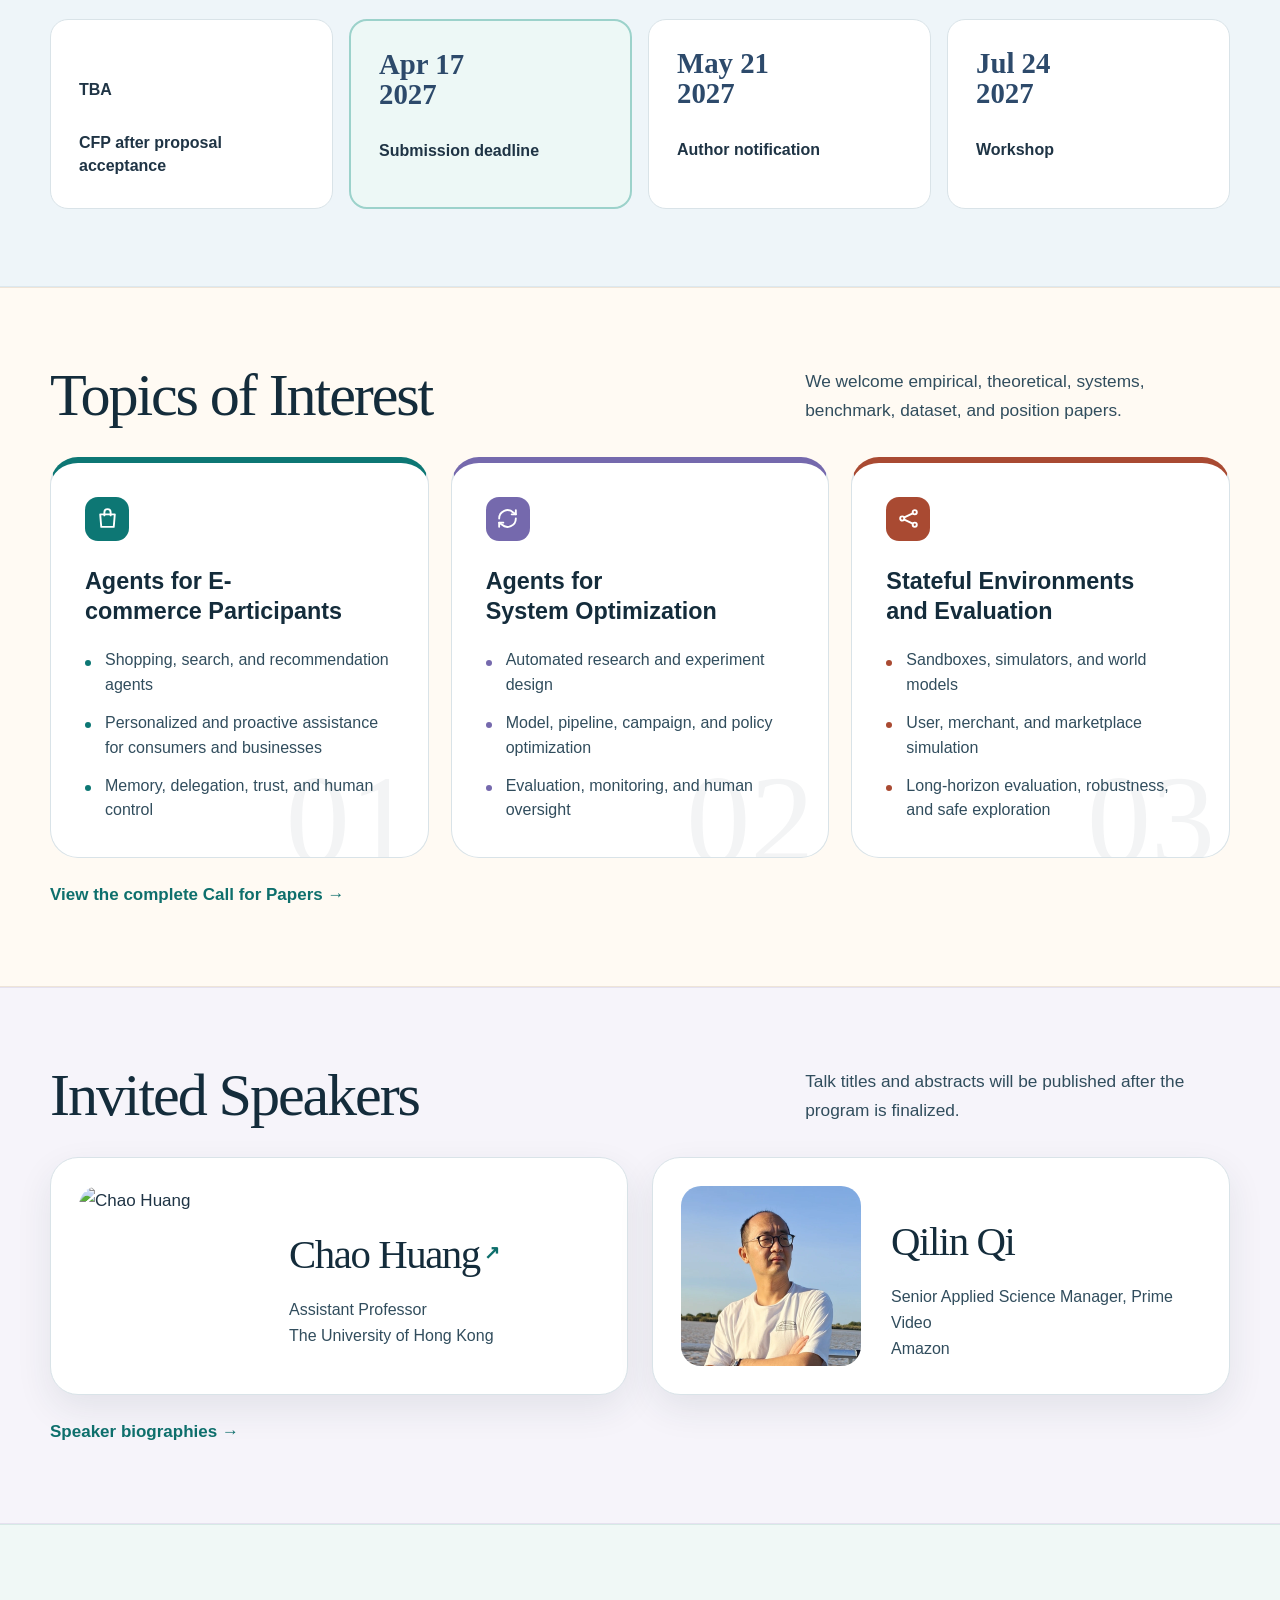
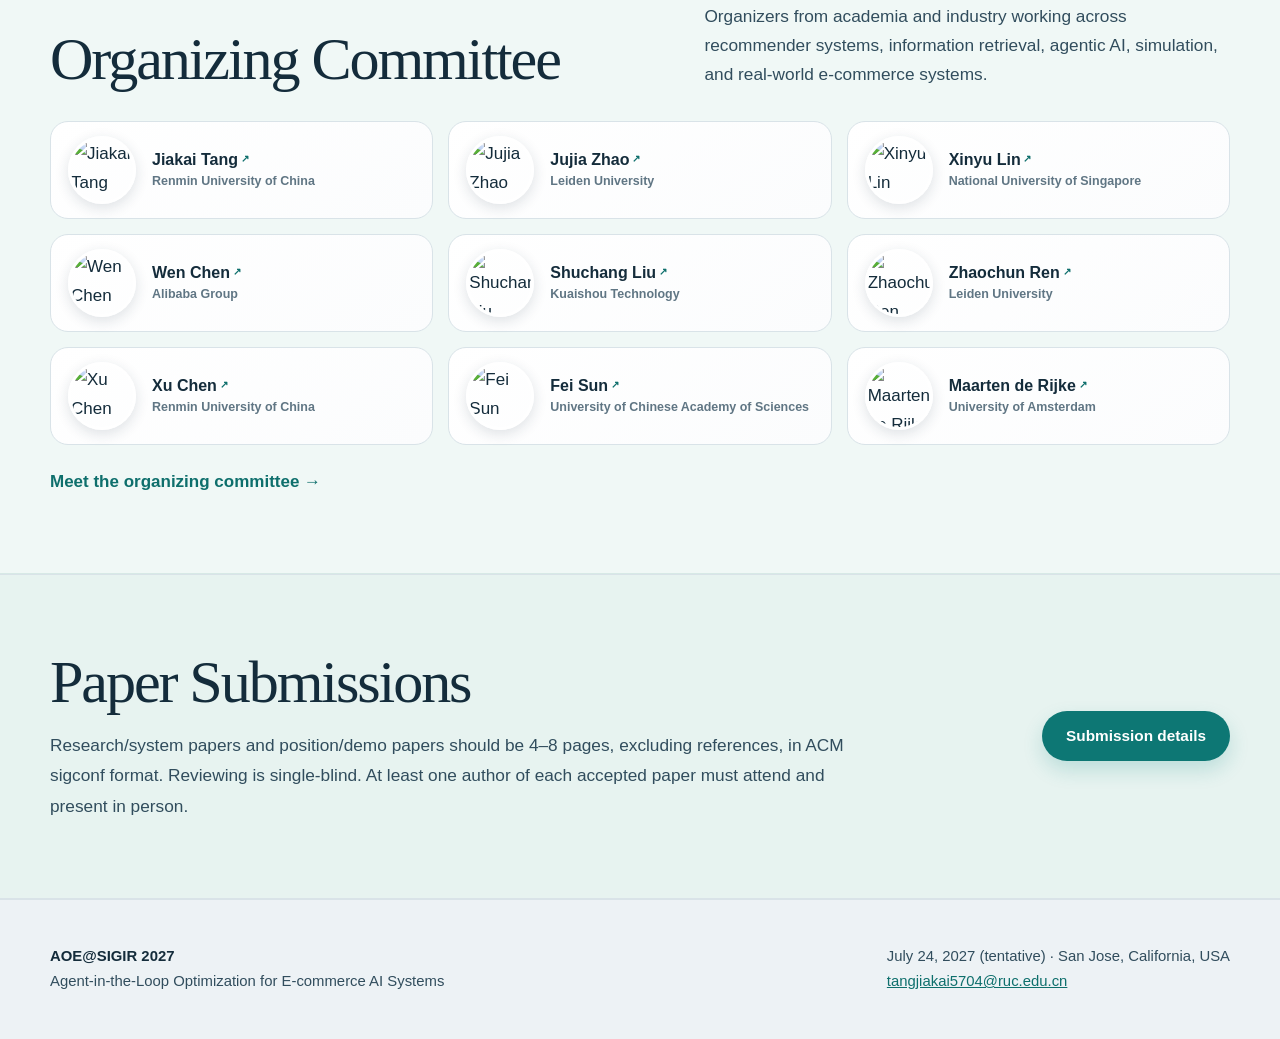
==== commit d0b025db: "Add Qilin Qi portrait and refine keynote speaker presentation" ====
--- a/index.html
+++ b/index.html
@@ -113,8 +113,8 @@
 <p class="lead">Talk titles and abstracts will be published after the program is finalized.</p>
 </div>
 <div class="home-speakers" data-reveal="">
-<article><img alt="Chao Huang" height="720" src="assets/chao-huang.webp" width="720"/><div><span class="tag tentative">Tentative</span><h3><a href="https://datascience.hku.hk/people/chao-huang/" rel="noopener" target="_blank">Chao Huang</a></h3><p>Assistant Professor<br/>The University of Hong Kong</p></div></article>
-<article><img alt="Qilin Qi portrait placeholder" height="720" src="assets/qilin-qi-placeholder.svg" width="720"/><div><span class="tag">To be reconfirmed</span><h3>Qilin Qi</h3><p>Senior Applied Science Manager, Prime Video<br/>Amazon</p></div></article>
+<article><img alt="Chao Huang" height="720" src="assets/chao-huang.webp" width="720"/><div><h3><a href="https://datascience.hku.hk/people/chao-huang/" rel="noopener" target="_blank">Chao Huang</a></h3><p>Assistant Professor<br/>The University of Hong Kong</p></div></article>
+<article><img alt="Qilin Qi" height="720" src="assets/qilin-qi.webp" width="720"/><div><h3>Qilin Qi</h3><p>Senior Applied Science Manager, Prime Video<br/>Amazon</p></div></article>
 </div>
 <p class="section-link" data-reveal=""><a href="keynotes.html">Speaker biographies →</a></p>
 </div>
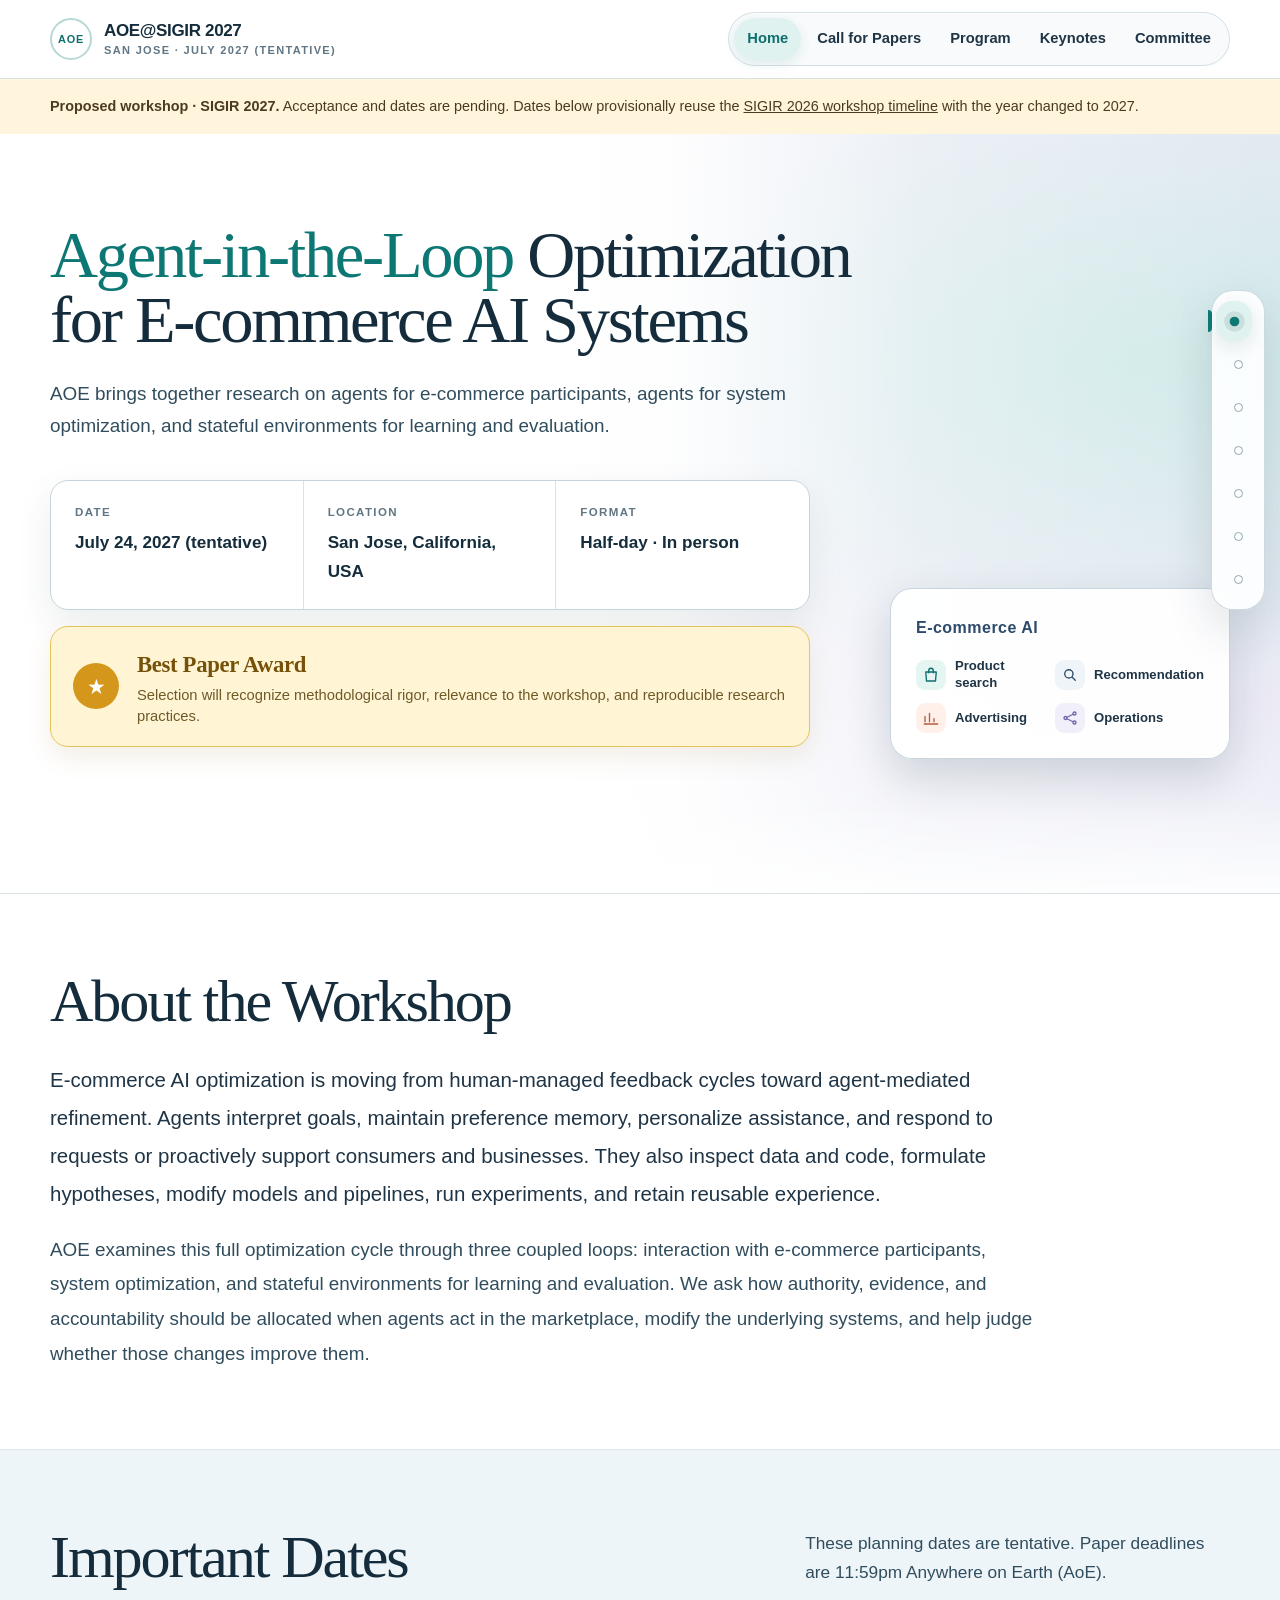
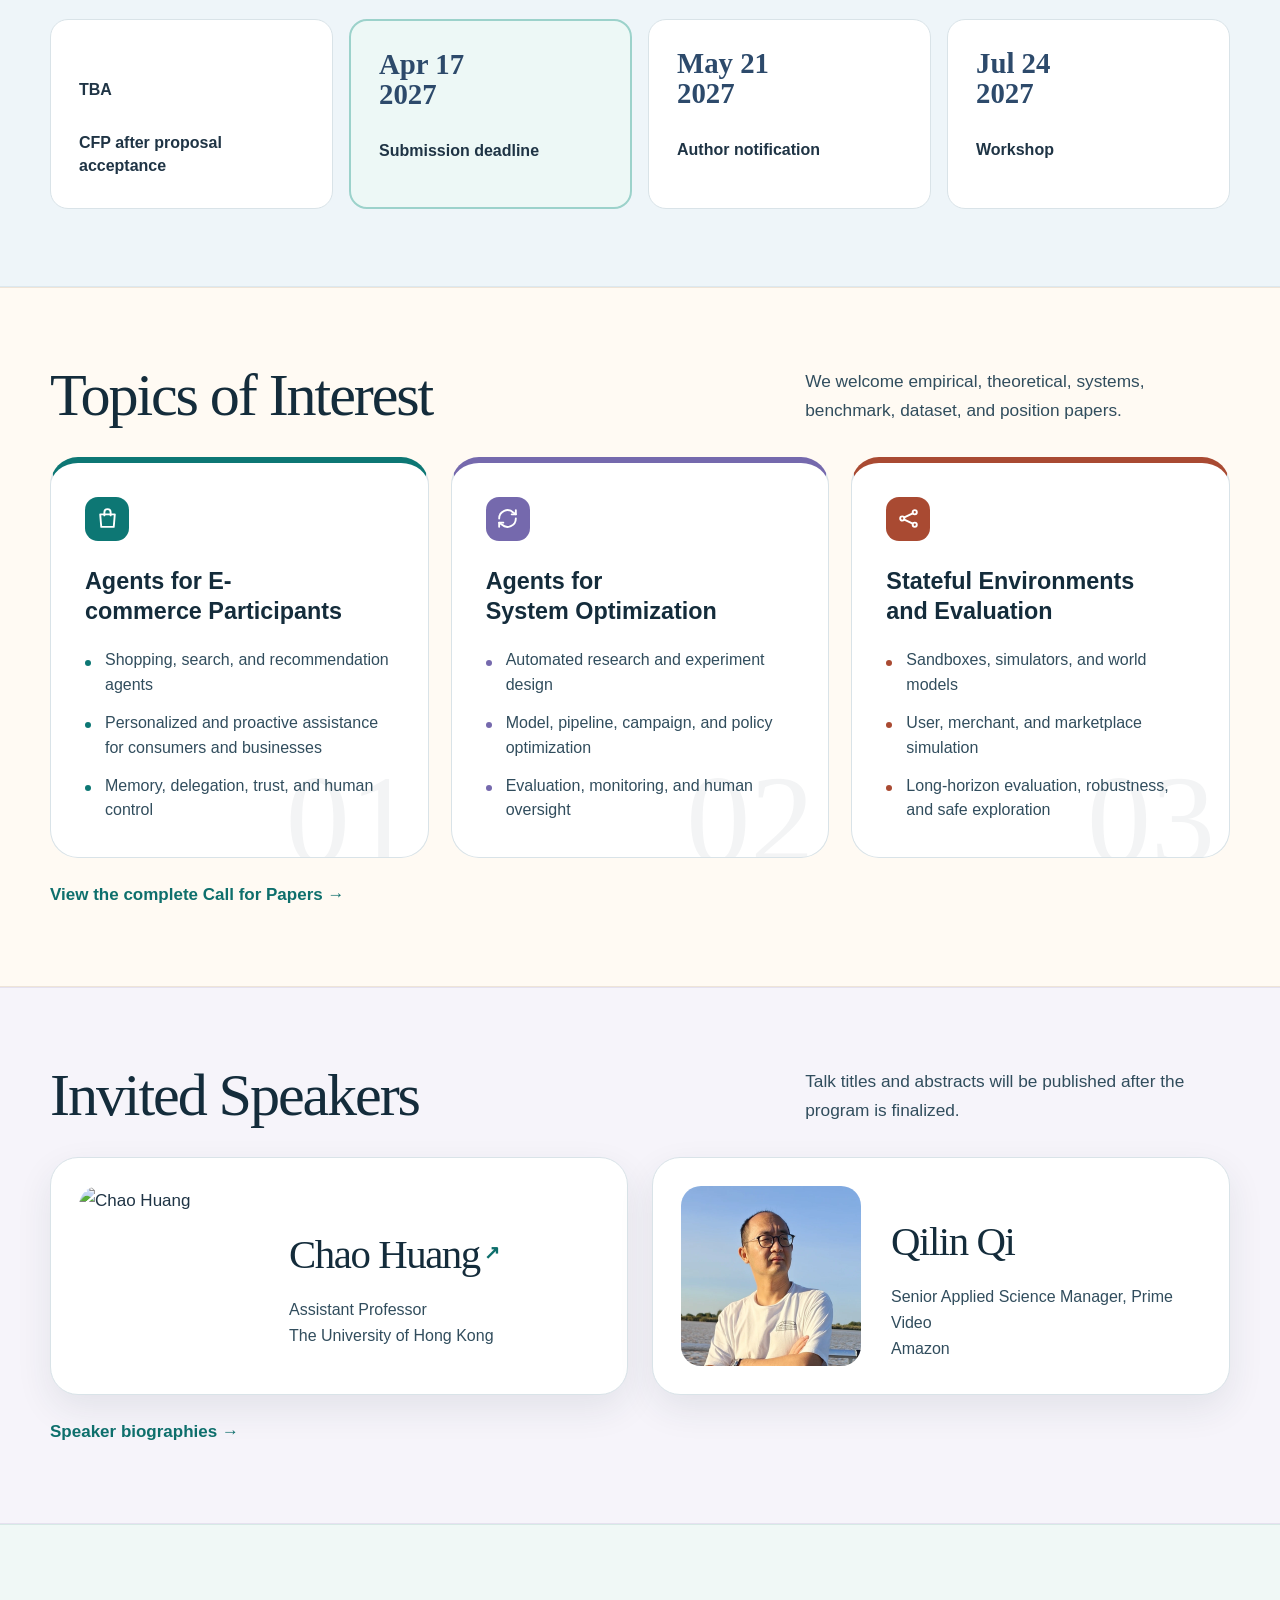
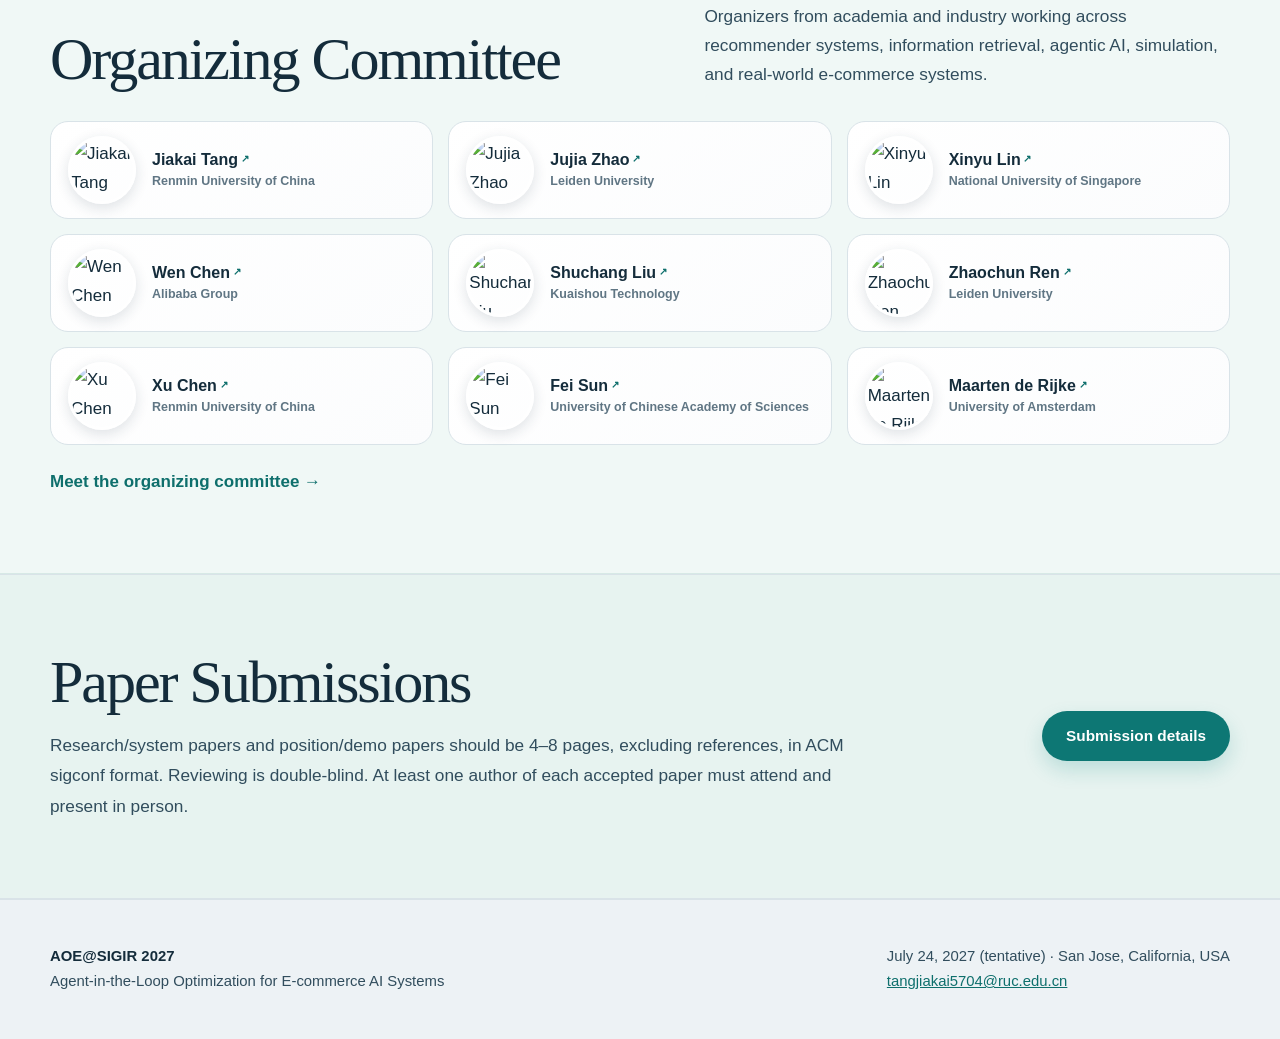
==== commit 424f40d0: "Use double-blind review throughout SIGIR website" ====
--- a/index.html
+++ b/index.html
@@ -141,7 +141,7 @@
 </section>
 <section class="section section-mint" id="submission">
 <div class="container submission-summary" data-reveal="">
-<div><h2>Paper Submissions</h2><p>Research/system papers and position/demo papers should be 4–8 pages, excluding references, in ACM sigconf format. Reviewing is single-blind. At least one author of each accepted paper must attend and present in person.</p></div>
+<div><h2>Paper Submissions</h2><p>Research/system papers and position/demo papers should be 4–8 pages, excluding references, in ACM sigconf format. Reviewing is double-blind. At least one author of each accepted paper must attend and present in person.</p></div>
 <a class="button button-primary" href="cfp.html">Submission details</a>
 </div>
 </section>
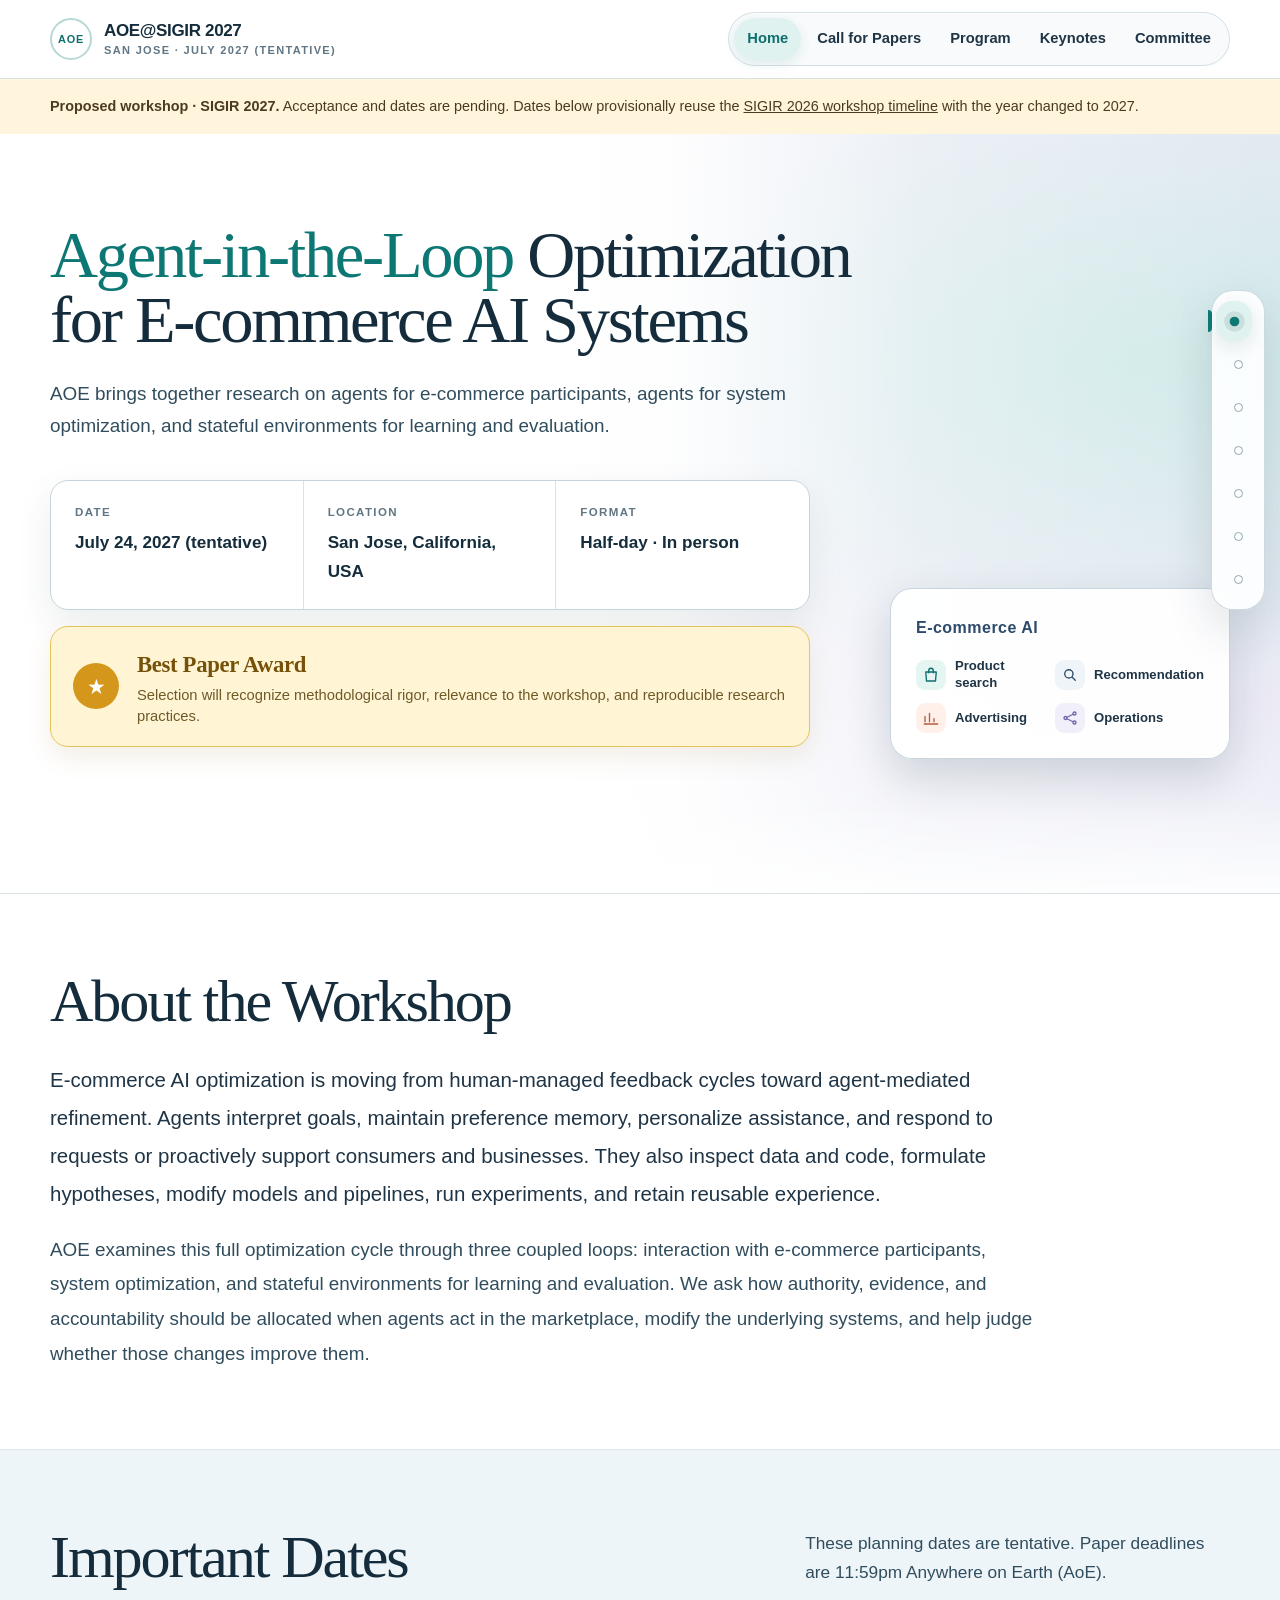
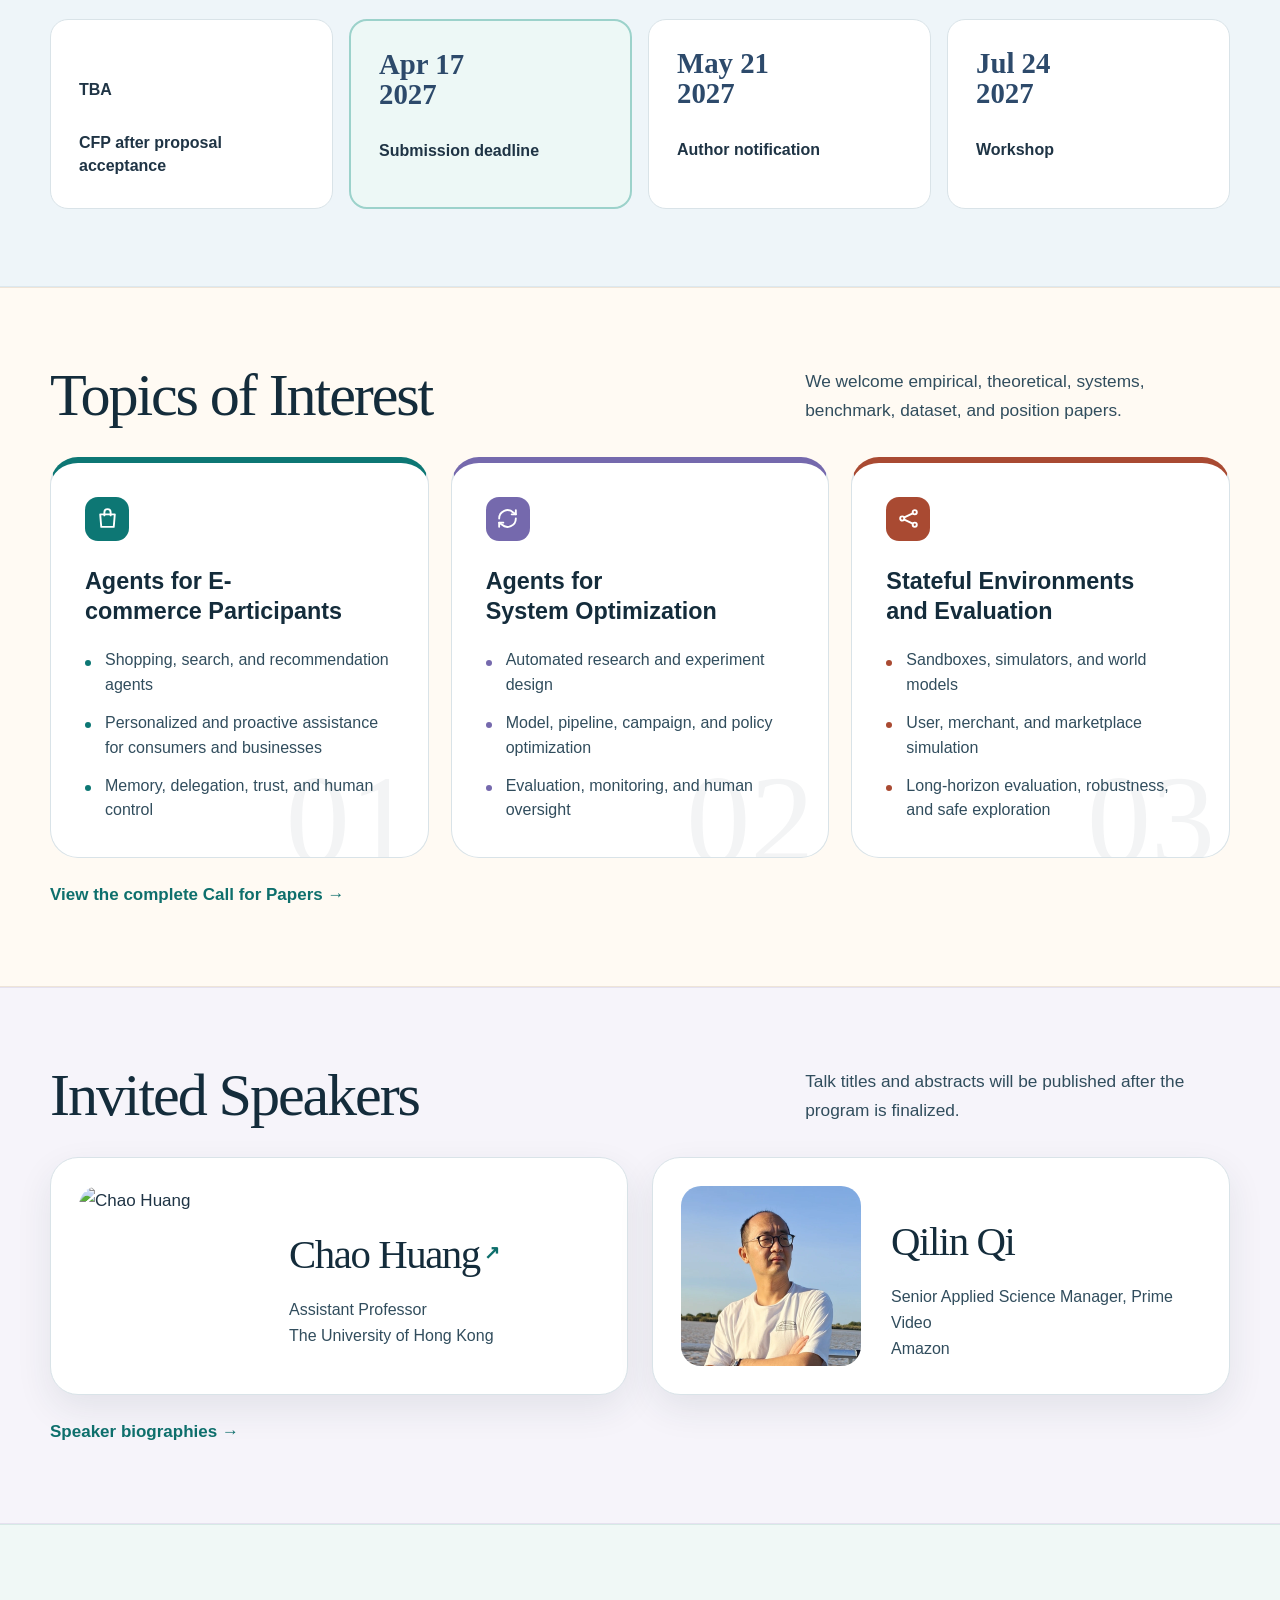
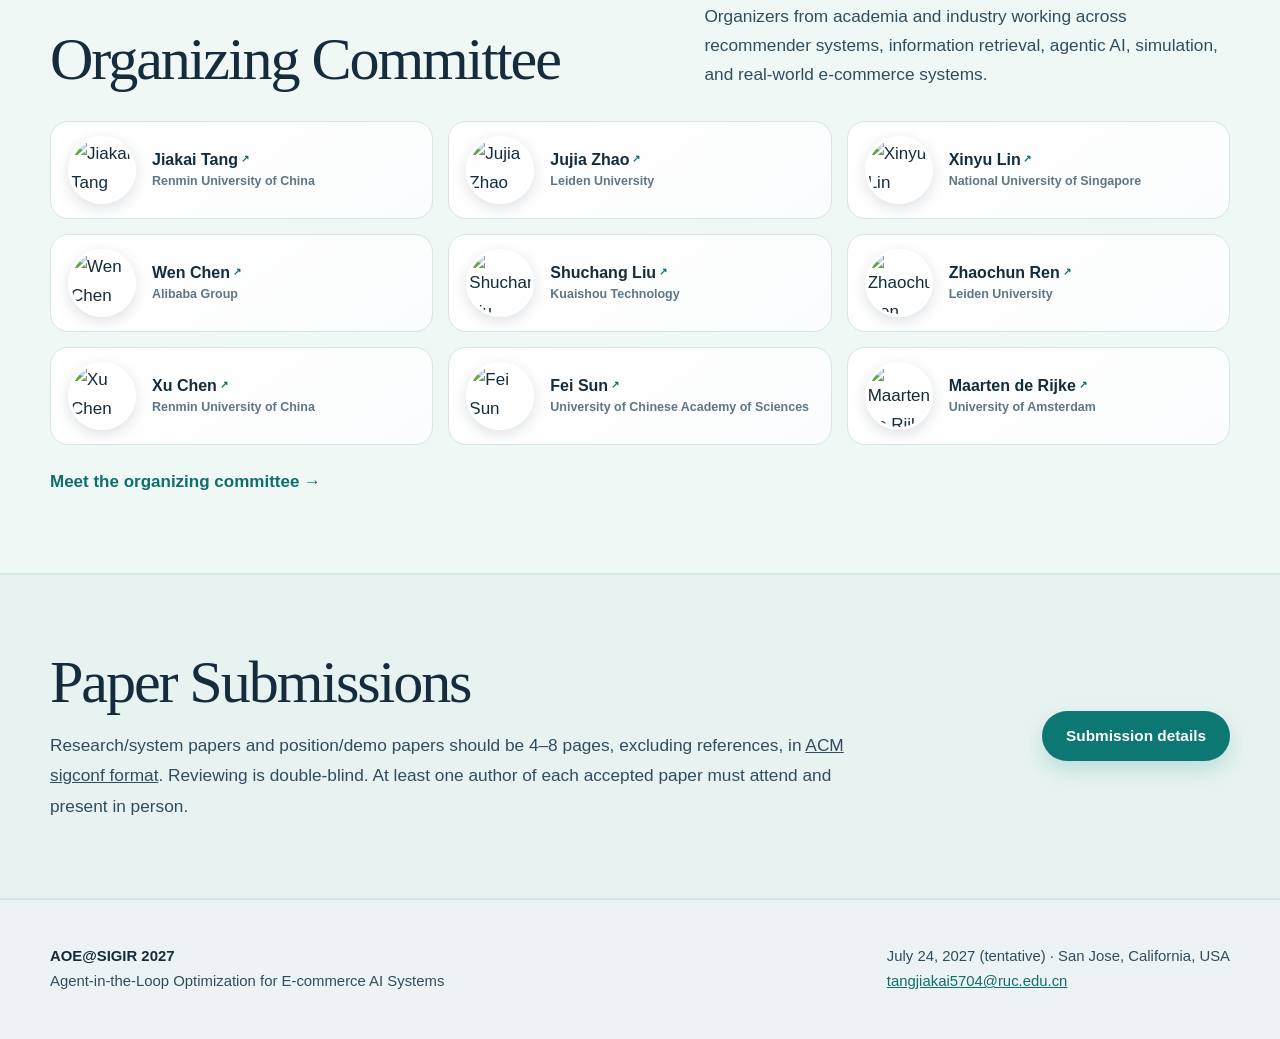
==== commit a38e76e9: "Link official ACM template in website submission instructions" ====
--- a/index.html
+++ b/index.html
@@ -141,7 +141,7 @@
 </section>
 <section class="section section-mint" id="submission">
 <div class="container submission-summary" data-reveal="">
-<div><h2>Paper Submissions</h2><p>Research/system papers and position/demo papers should be 4–8 pages, excluding references, in ACM sigconf format. Reviewing is double-blind. At least one author of each accepted paper must attend and present in person.</p></div>
+<div><h2>Paper Submissions</h2><p>Research/system papers and position/demo papers should be 4–8 pages, excluding references, in <a href="https://www.acm.org/publications/proceedings-template" rel="noopener" target="_blank">ACM sigconf format</a>. Reviewing is double-blind. At least one author of each accepted paper must attend and present in person.</p></div>
 <a class="button button-primary" href="cfp.html">Submission details</a>
 </div>
 </section>
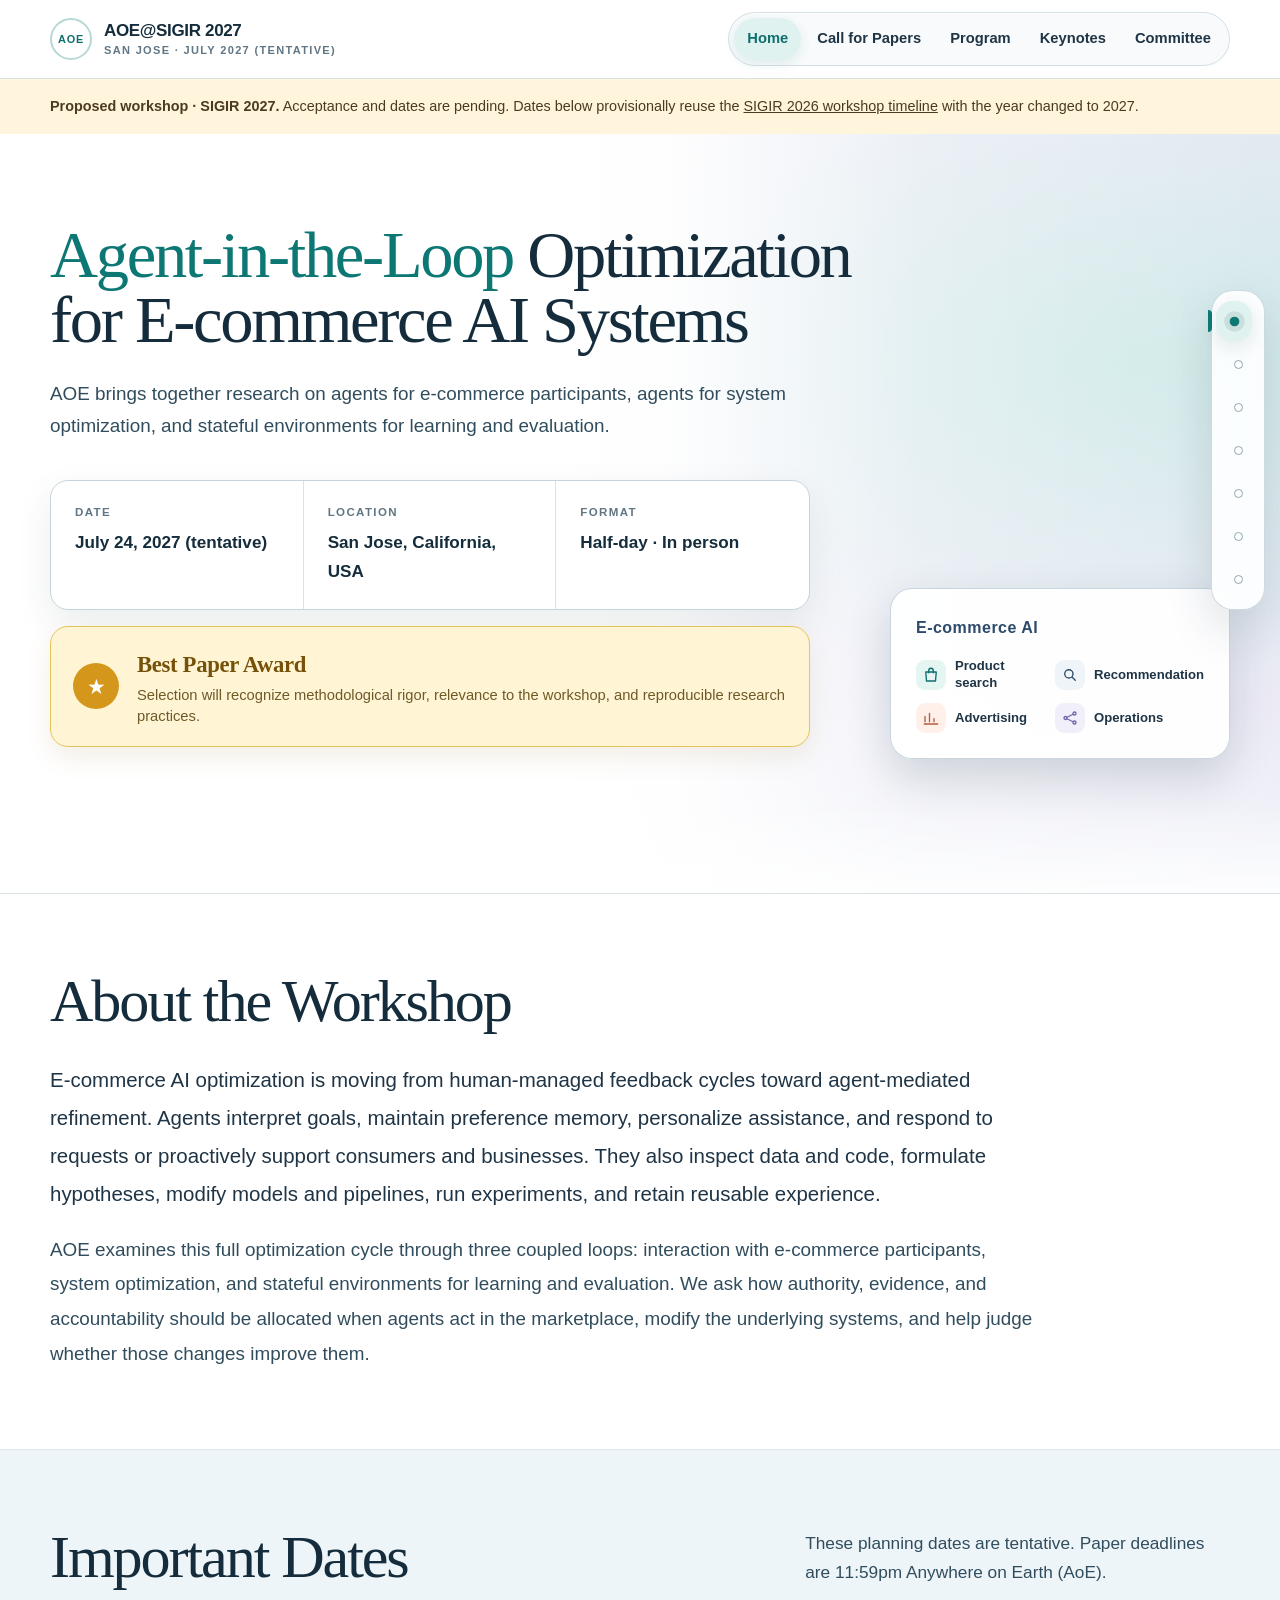
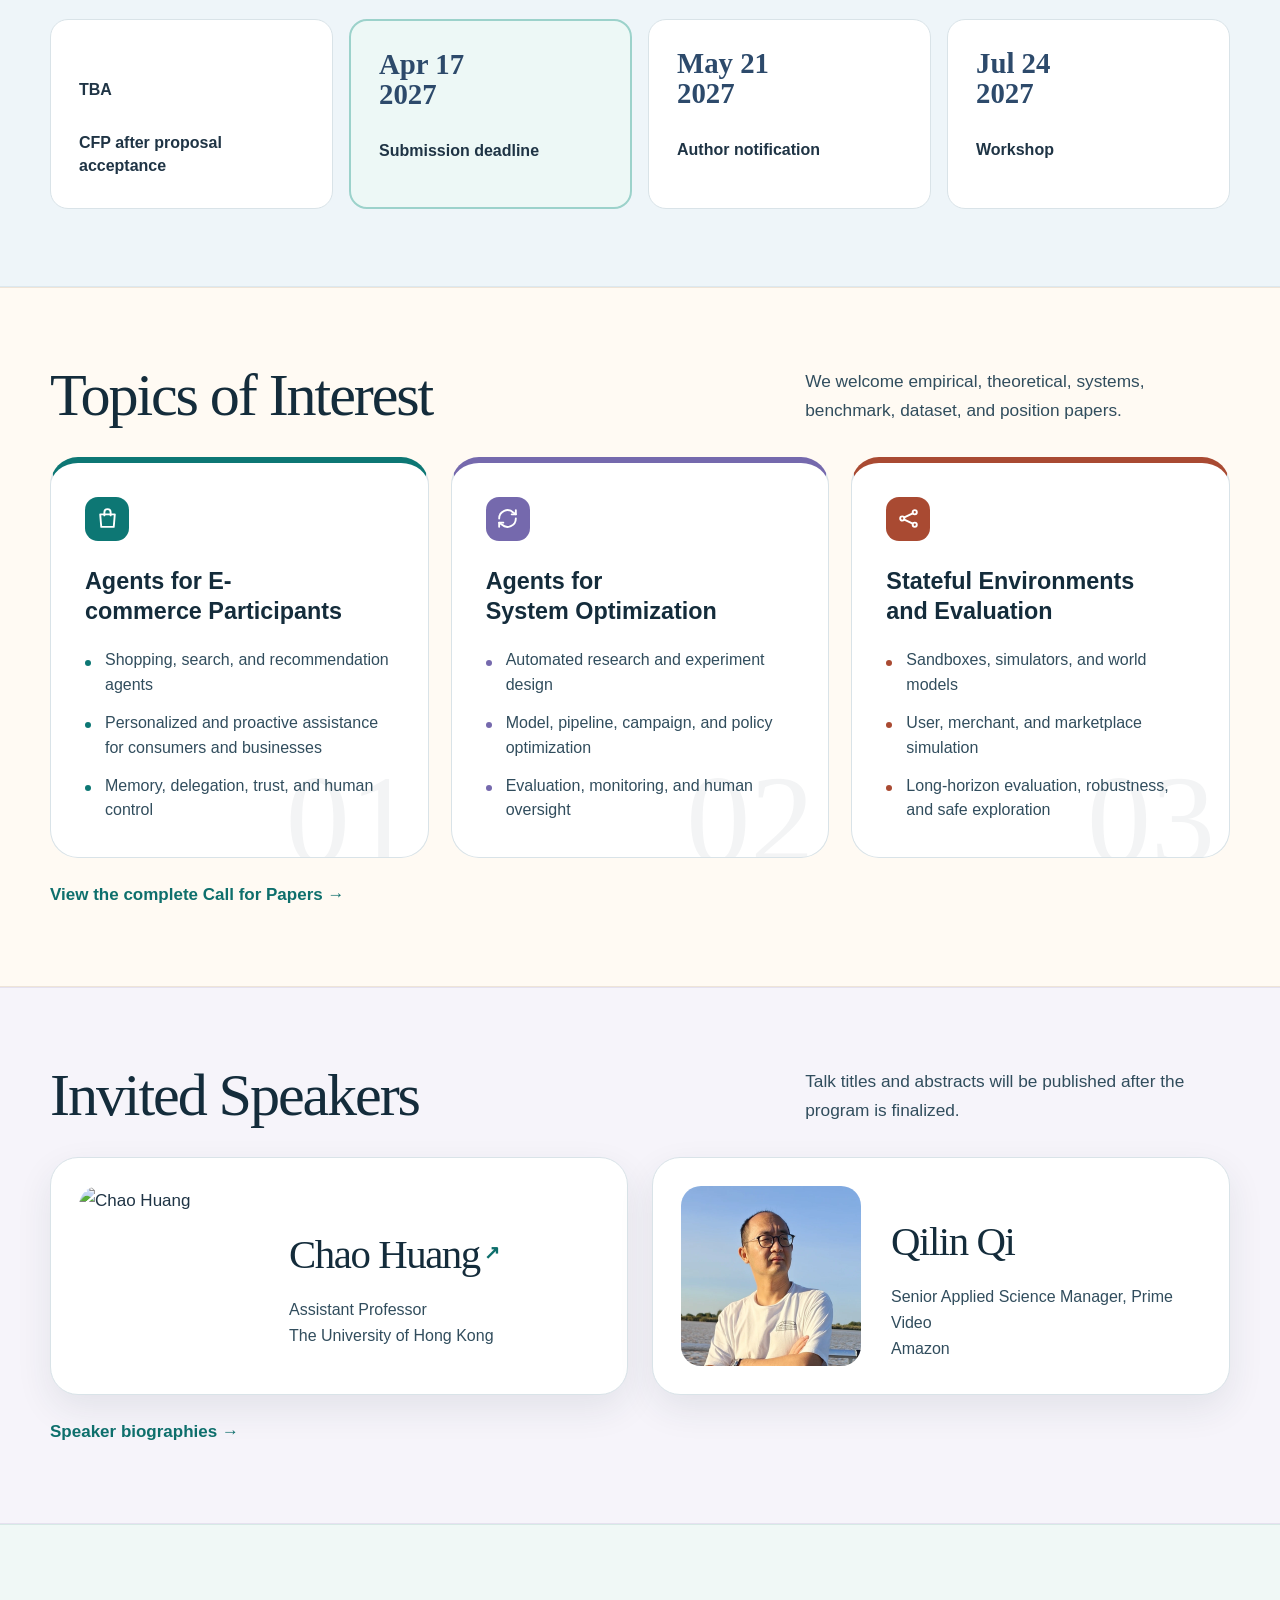
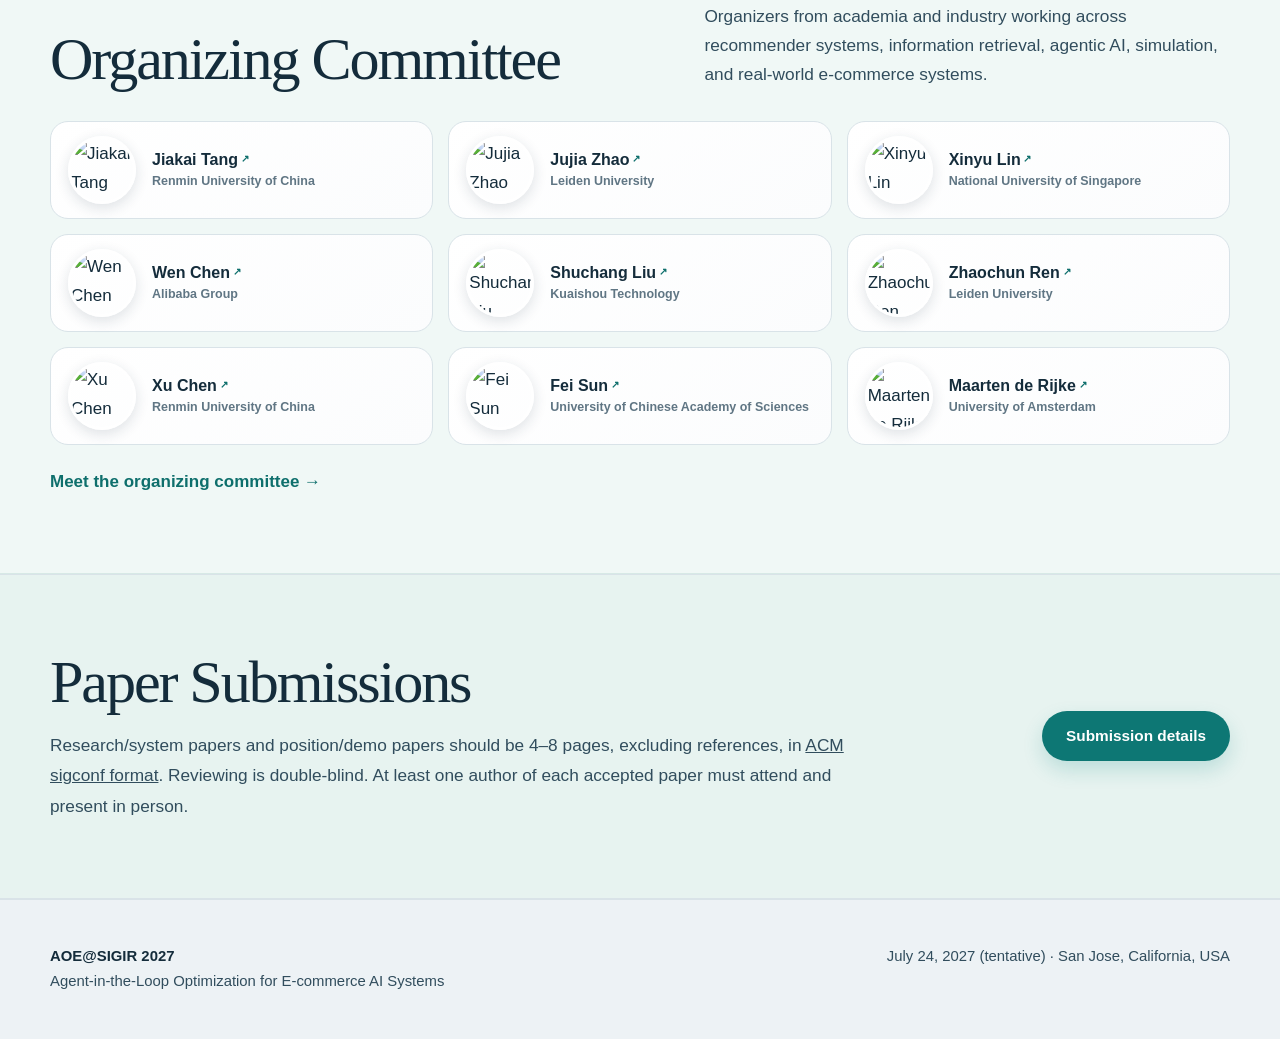
==== commit 9b24da77: "Remove personal email from workshop website" ====
--- a/index.html
+++ b/index.html
@@ -146,7 +146,7 @@
 </div>
 </section>
 </main>
-<footer class="site-footer"><div class="container footer-inner"><p><strong>AOE@SIGIR 2027</strong><br/>Agent-in-the-Loop Optimization for E-commerce AI Systems</p><p>July 24, 2027 (tentative) · San Jose, California, USA<br/><a href="mailto:tangjiakai5704@ruc.edu.cn">tangjiakai5704@ruc.edu.cn</a></p></div></footer>
+<footer class="site-footer"><div class="container footer-inner"><p><strong>AOE@SIGIR 2027</strong><br/>Agent-in-the-Loop Optimization for E-commerce AI Systems</p><p>July 24, 2027 (tentative) · San Jose, California, USA</p></div></footer>
 <script src="assets/site.js?v=20261023-1"></script>
 </body>
 </html>
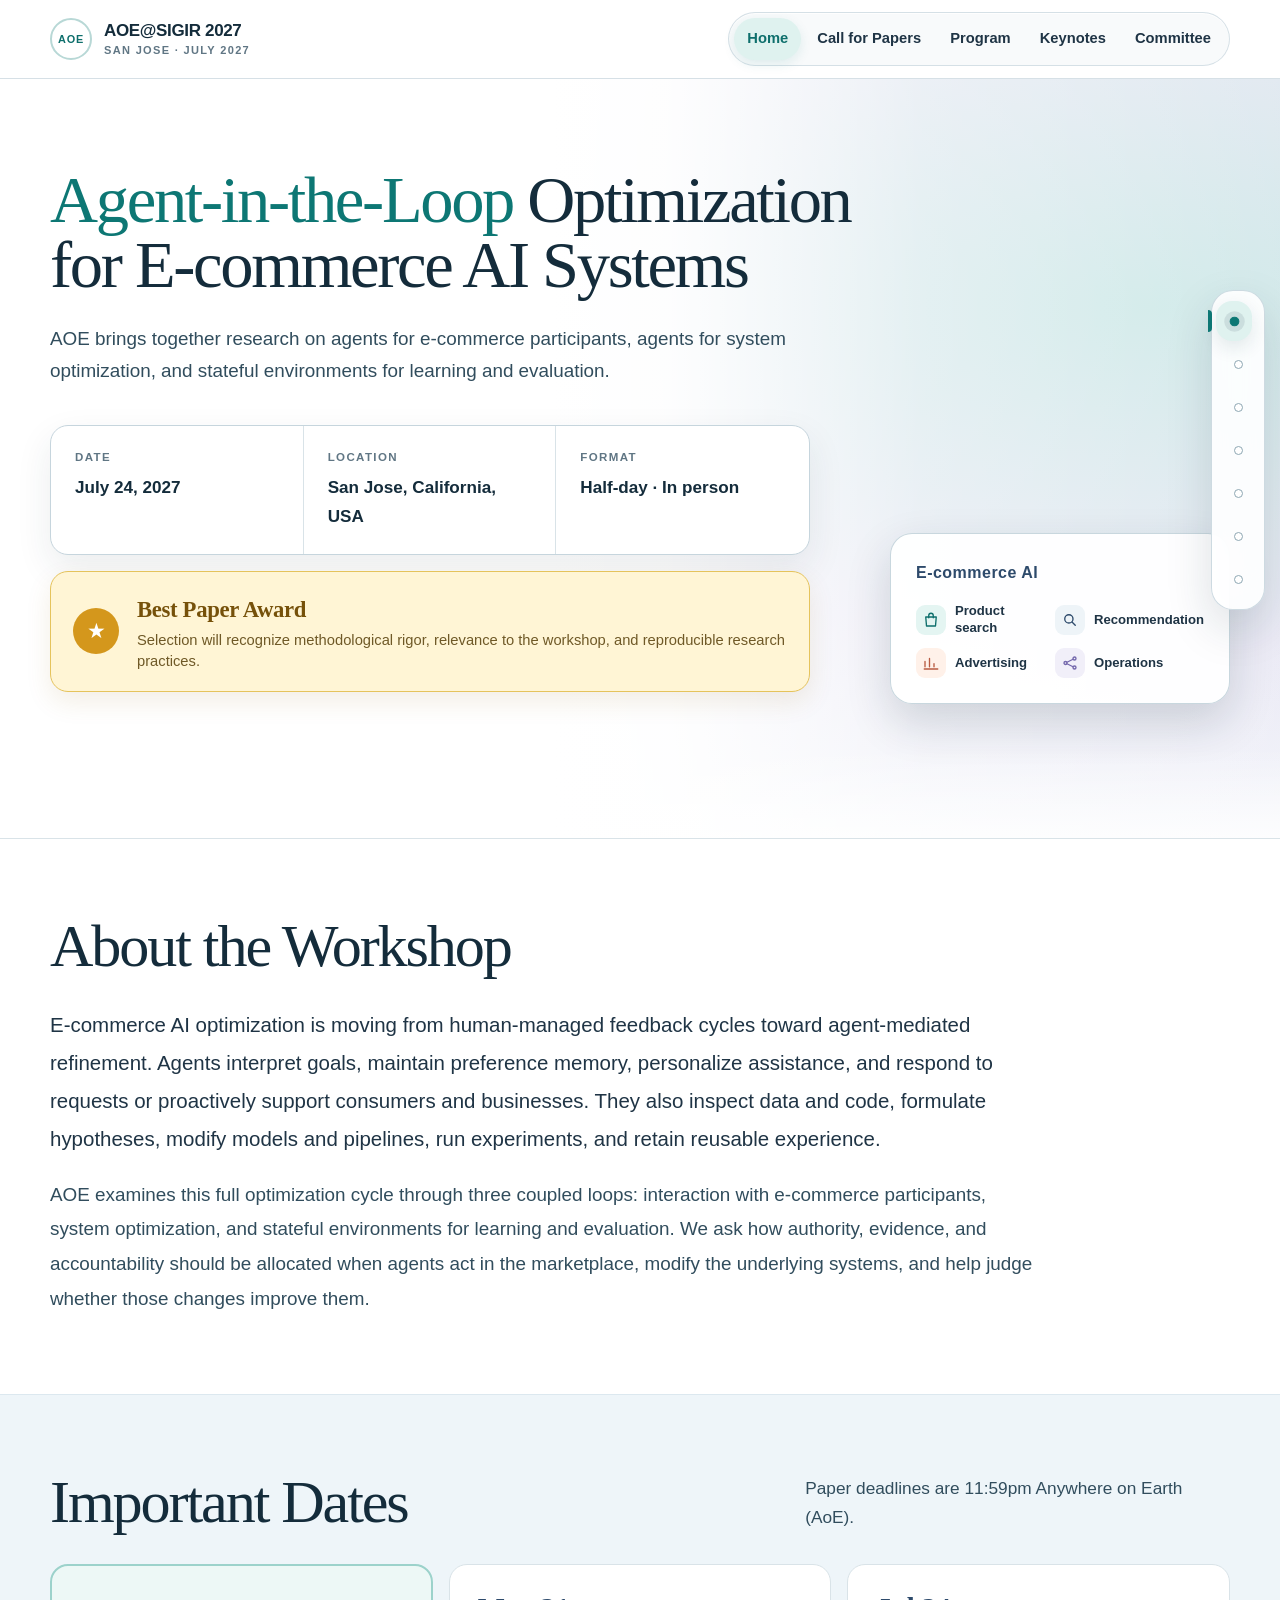
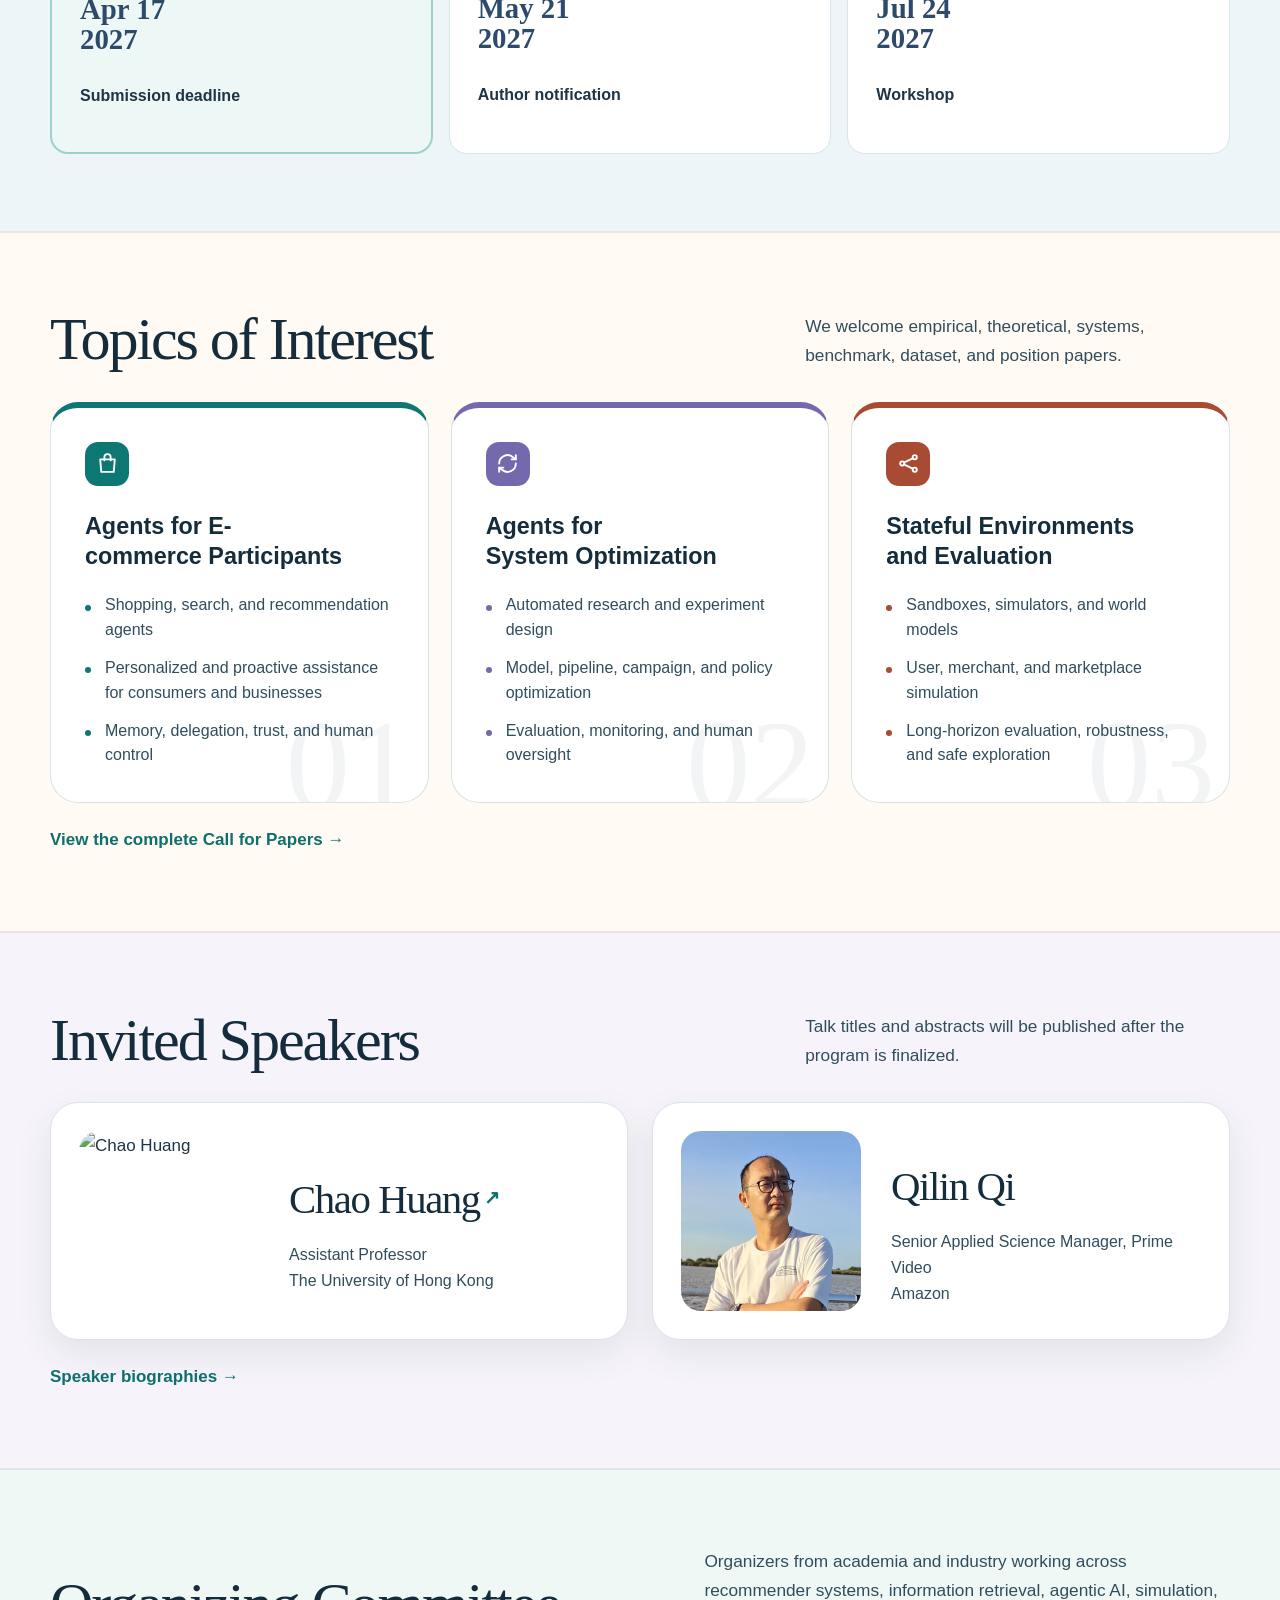
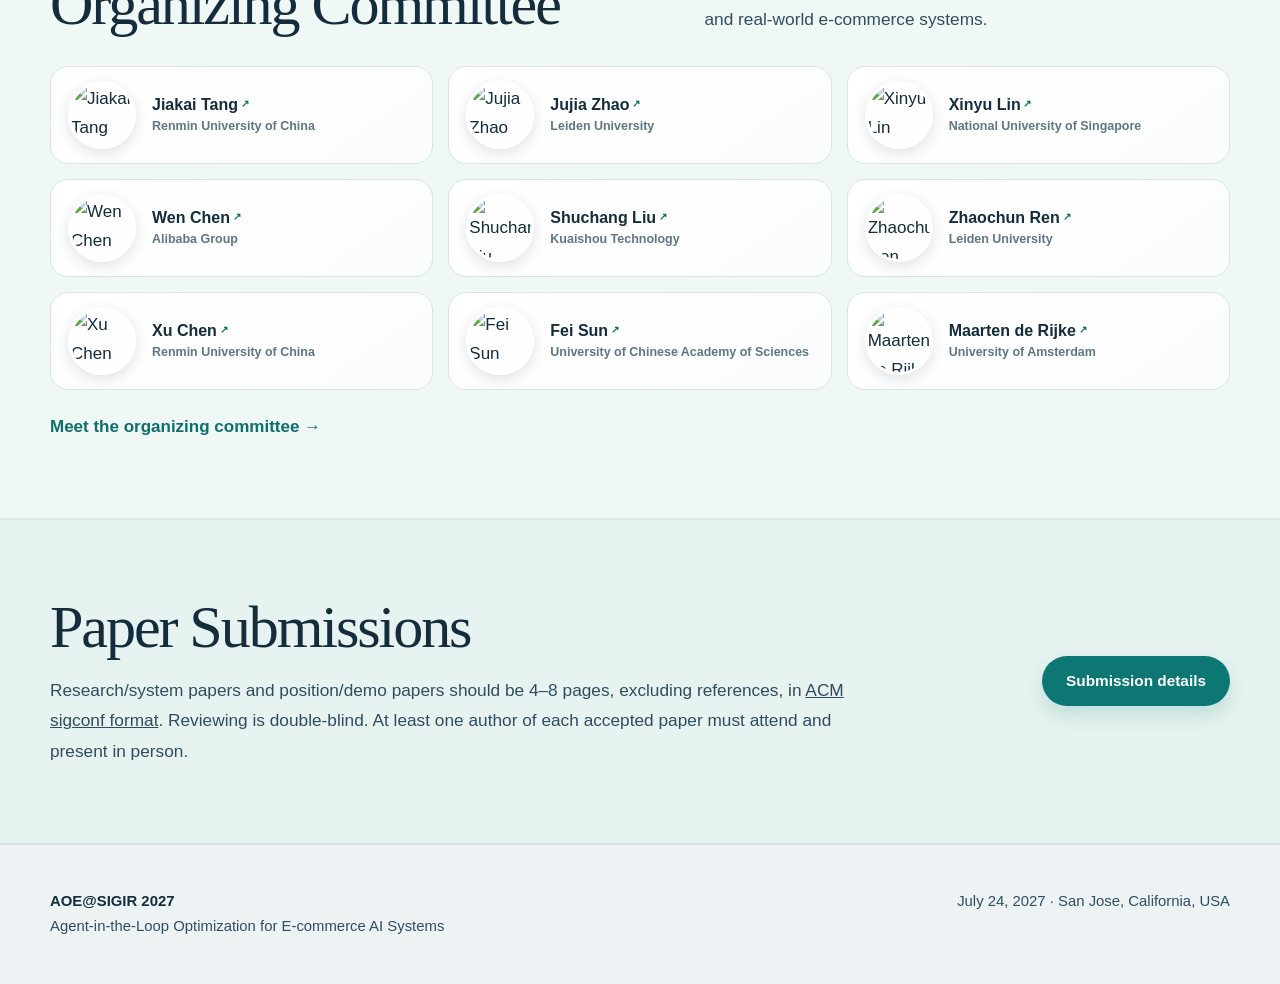
==== commit 8e3f14ba: "Remove tentative and proposal-stage wording from public website" ====
--- a/index.html
+++ b/index.html
@@ -4,10 +4,10 @@
 <head>
 <meta charset="utf-8"/>
 <meta content="width=device-width, initial-scale=1" name="viewport"/>
-<meta content="AOE@SIGIR 2027 — Workshop on Agent-in-the-Loop Optimization for E-commerce AI Systems, July 24, 2027 (tentative) in San Jose." name="description"/>
+<meta content="AOE@SIGIR 2027 — Workshop on Agent-in-the-Loop Optimization for E-commerce AI Systems, July 24, 2027 in San Jose." name="description"/>
 <title>AOE@SIGIR 2027</title>
 <link rel="icon" type="image/svg+xml" href="assets/favicon.svg">
-<link href="assets/style.css?v=20261023-1" rel="stylesheet"/>
+<link href="assets/style.css?v=20261124-1" rel="stylesheet"/>
 </head>
 <body class="home-page">
 <a class="skip-link" href="#main">Skip to content</a>
@@ -15,7 +15,7 @@
 <div class="container header-inner">
 <a aria-label="AOE at SIGIR 2027 home" class="brand" href="index.html">
 <span class="brand-mark">AOE</span>
-<span class="brand-copy">AOE@SIGIR 2027<small>San Jose · July 2027 (tentative)</small></span>
+<span class="brand-copy">AOE@SIGIR 2027<small>San Jose · July 2027</small></span>
 </a>
 <button aria-controls="site-nav" aria-expanded="false" class="menu-toggle" type="button">Menu</button>
 <nav aria-label="Primary navigation" class="site-nav" id="site-nav">
@@ -38,7 +38,6 @@
 <a data-section-link="submission" href="#submission"><span>Submission</span><i aria-hidden="true"></i></a>
 </nav>
 <main id="main">
-<aside class="migration-notice" aria-label="Proposal status"><div class="container"><strong>Proposed workshop · SIGIR 2027.</strong> Acceptance and dates are pending. Dates below provisionally reuse the <a href="https://sigir2026.org/en-AU/pages/submissions/workshop-proposals">SIGIR 2026 workshop timeline</a> with the year changed to 2027.</div></aside>
 <section class="hero" id="overview">
 <div class="container">
 <div class="hero-grid">
@@ -48,7 +47,7 @@
 </div>
 </div>
 <div class="hero-meta" data-reveal="">
-<div class="meta-item"><span>Date</span><strong>July 24, 2027 (tentative)</strong></div>
+<div class="meta-item"><span>Date</span><strong>July 24, 2027</strong></div>
 <div class="meta-item"><span>Location</span><strong>San Jose, California, USA</strong></div>
 <div class="meta-item"><span>Format</span><strong>Half-day · In person</strong></div>
 </div>
@@ -82,10 +81,9 @@
 <div class="container">
 <div class="section-head" data-reveal="">
 <div><h2>Important Dates</h2></div>
-<p class="lead">These planning dates are tentative. Paper deadlines are 11:59pm Anywhere on Earth (AoE).</p>
+<p class="lead">Paper deadlines are 11:59pm Anywhere on Earth (AoE).</p>
 </div>
 <div class="date-grid" data-reveal="">
-<div class="date-item"><span class="date-tba">TBA</span><span>CFP after proposal acceptance</span></div>
 <div class="date-item is-key"><time datetime="2027-04-17">Apr 17<br/>2027</time><span>Submission deadline</span></div>
 <div class="date-item"><time datetime="2027-05-21">May 21<br/>2027</time><span>Author notification</span></div>
 <div class="date-item"><time datetime="2027-07-24">Jul 24<br/>2027</time><span>Workshop</span></div>
@@ -146,7 +144,7 @@
 </div>
 </section>
 </main>
-<footer class="site-footer"><div class="container footer-inner"><p><strong>AOE@SIGIR 2027</strong><br/>Agent-in-the-Loop Optimization for E-commerce AI Systems</p><p>July 24, 2027 (tentative) · San Jose, California, USA</p></div></footer>
+<footer class="site-footer"><div class="container footer-inner"><p><strong>AOE@SIGIR 2027</strong><br/>Agent-in-the-Loop Optimization for E-commerce AI Systems</p><p>July 24, 2027 · San Jose, California, USA</p></div></footer>
 <script src="assets/site.js?v=20261023-1"></script>
 </body>
 </html>
--- a/assets/style.css
+++ b/assets/style.css
@@ -129,7 +129,7 @@
 .about-copy p:first-child { color: var(--ink); font-size: 1.28rem; }
 .about-copy p + p { margin-top: 20px; }
 
-.date-grid { display: grid; grid-template-columns: repeat(4, 1fr); gap: 16px; }
+.date-grid { display: grid; grid-template-columns: repeat(3, 1fr); gap: 16px; }
 .date-item { min-height: 190px; padding: 28px; border: 1px solid var(--line); border-radius: var(--radius); background: white; }
 .date-item.is-key { border: 2px solid #9cd2cb; background: #edf8f6; }
 .date-item time { display: block; color: var(--navy); font-family: Georgia, serif; font-size: 1.8rem; font-weight: 600; line-height: 1.05; }
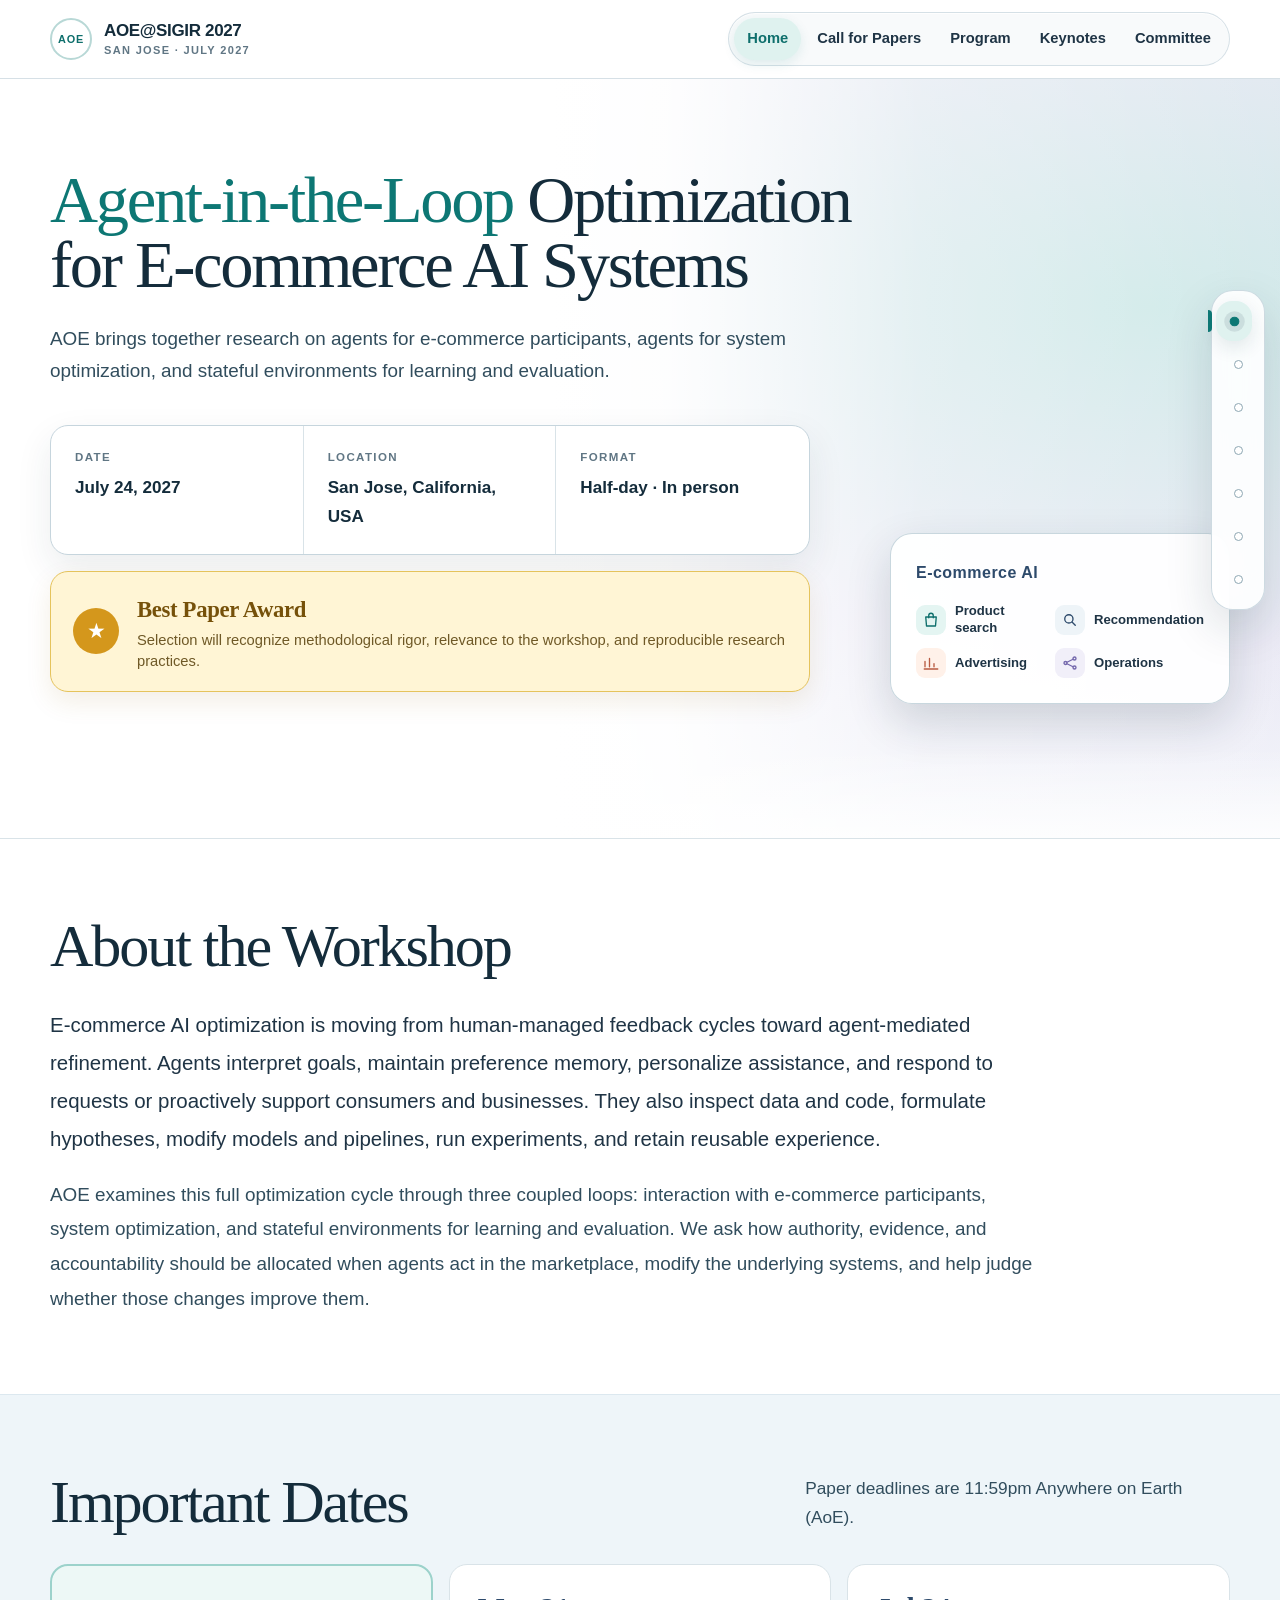
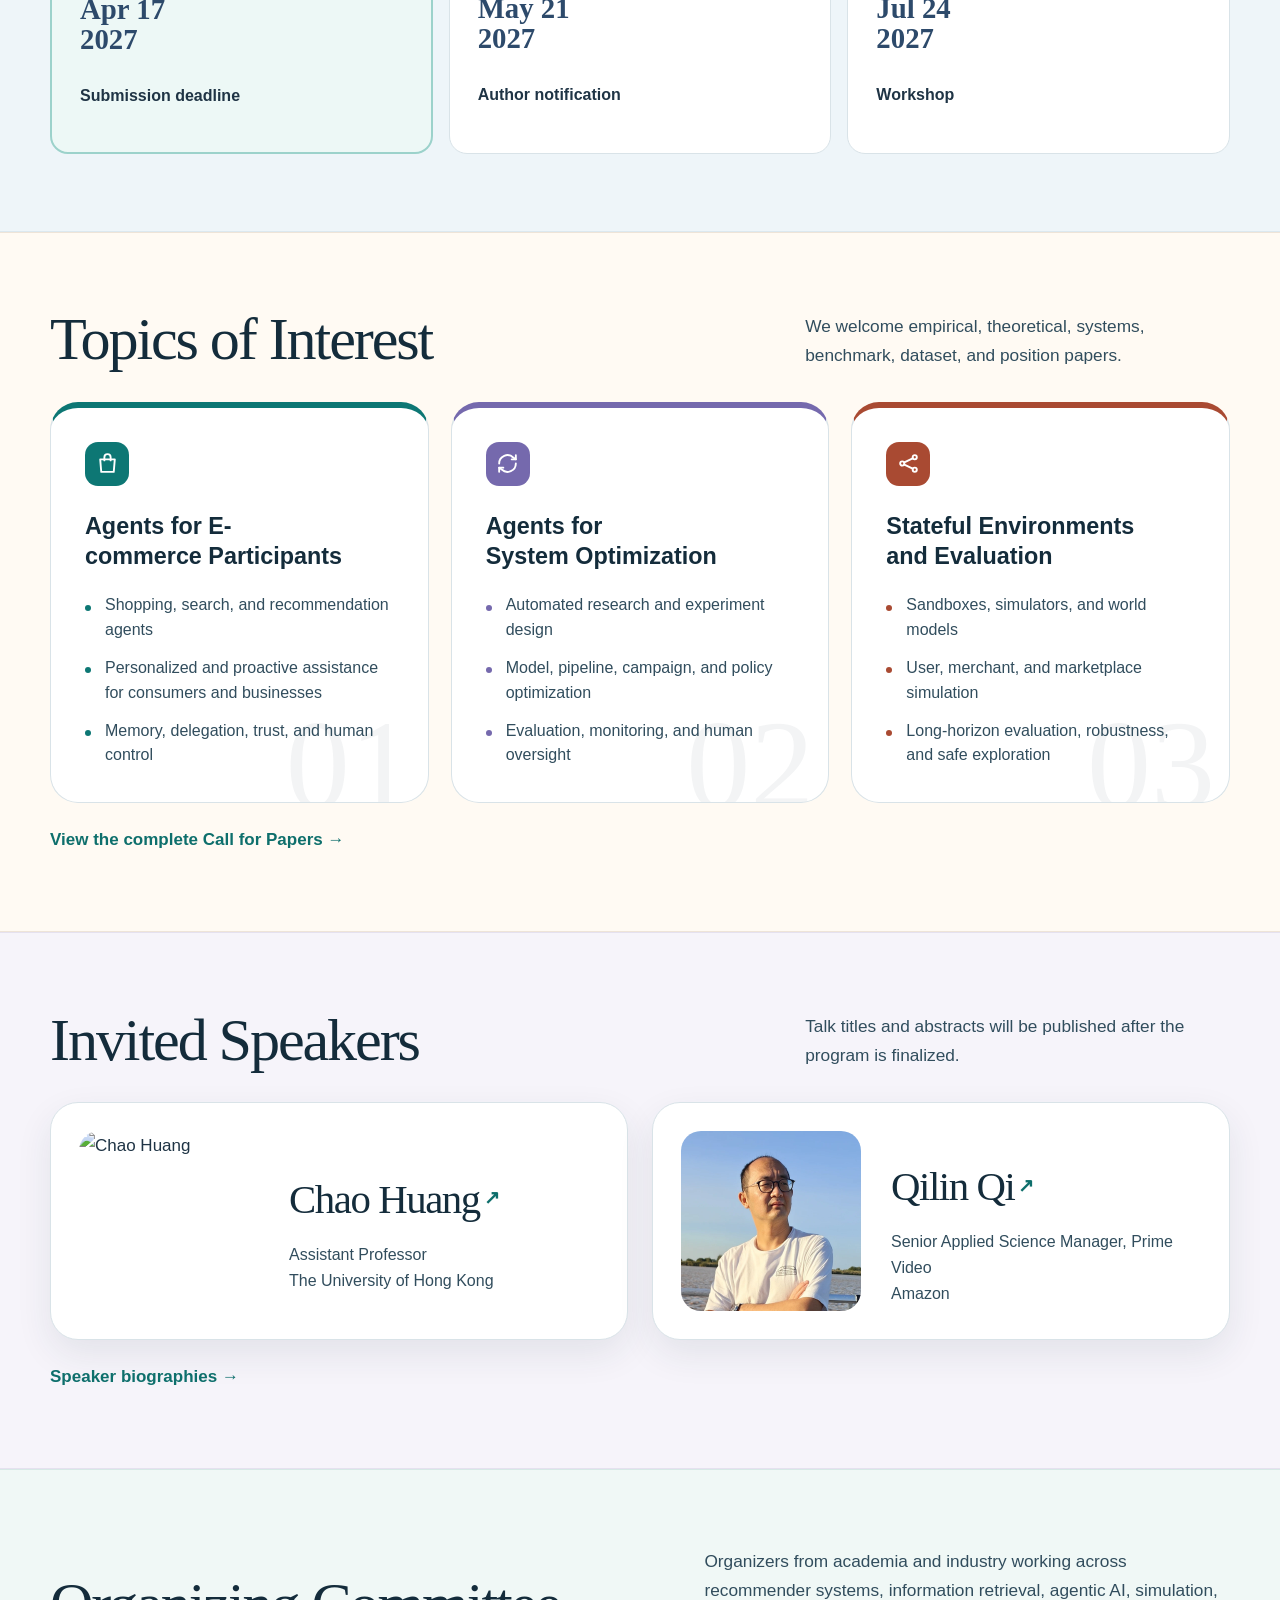
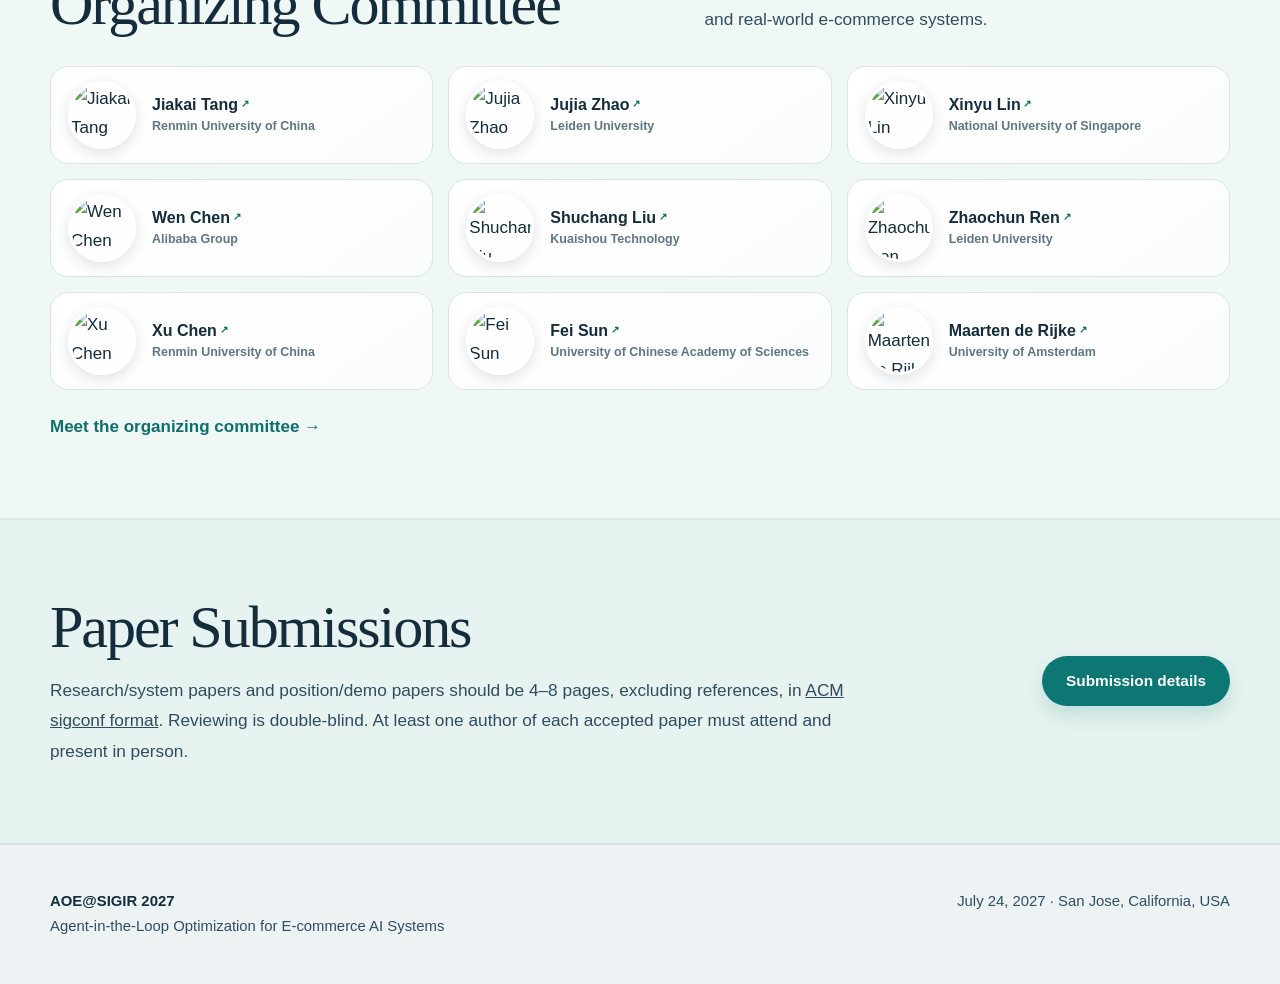
==== commit 8b668501: "Link Jiakai Tang homepage and Qilin Qi official profile" ====
--- a/index.html
+++ b/index.html
@@ -112,7 +112,7 @@
 </div>
 <div class="home-speakers" data-reveal="">
 <article><img alt="Chao Huang" height="720" src="assets/chao-huang.webp" width="720"/><div><h3><a href="https://datascience.hku.hk/people/chao-huang/" rel="noopener" target="_blank">Chao Huang</a></h3><p>Assistant Professor<br/>The University of Hong Kong</p></div></article>
-<article><img alt="Qilin Qi" height="720" src="assets/qilin-qi.webp" width="720"/><div><h3>Qilin Qi</h3><p>Senior Applied Science Manager, Prime Video<br/>Amazon</p></div></article>
+<article><img alt="Qilin Qi" height="720" src="assets/qilin-qi.webp" width="720"/><div><h3><a href="https://www.amazon.science/author/qilin-qi" rel="noopener" target="_blank">Qilin Qi</a></h3><p>Senior Applied Science Manager, Prime Video<br/>Amazon</p></div></article>
 </div>
 <p class="section-link" data-reveal=""><a href="keynotes.html">Speaker biographies →</a></p>
 </div>
@@ -124,7 +124,7 @@
 <p class="lead">Organizers from academia and industry working across recommender systems, information retrieval, agentic AI, simulation, and real-world e-commerce systems.</p>
 </div>
 <div class="home-organizers" data-reveal="">
-<a class="organizer-mini" href="https://scholar.google.com/citations?user=7kB-4sEAAAAJ&amp;hl=en" rel="noopener" target="_blank"><img alt="Jiakai Tang" height="640" loading="lazy" src="assets/jiakai-tang.webp" width="640"/><span><strong>Jiakai Tang</strong><small>Renmin University of China</small></span></a>
+<a class="organizer-mini" href="https://tangjiakai.github.io/" rel="noopener" target="_blank"><img alt="Jiakai Tang" height="640" loading="lazy" src="assets/jiakai-tang.webp" width="640"/><span><strong>Jiakai Tang</strong><small>Renmin University of China</small></span></a>
 <a class="organizer-mini" href="https://polaris-jz.github.io/" rel="noopener" target="_blank"><img alt="Jujia Zhao" height="640" loading="lazy" src="assets/jujia-zhao.webp" width="640"/><span><strong>Jujia Zhao</strong><small>Leiden University</small></span></a>
 <a class="organizer-mini" href="https://linxyhaha.github.io/" rel="noopener" target="_blank"><img alt="Xinyu Lin" height="640" loading="lazy" src="assets/xinyu-lin.webp" width="640"/><span><strong>Xinyu Lin</strong><small>National University of Singapore</small></span></a>
 <a class="organizer-mini" href="https://www.researchgate.net/scientific-contributions/Wen-Chen-2306056355" rel="noopener" target="_blank"><img alt="Wen Chen" height="640" loading="lazy" src="assets/wen-chen.webp" width="640"/><span><strong>Wen Chen</strong><small>Alibaba Group</small></span></a>
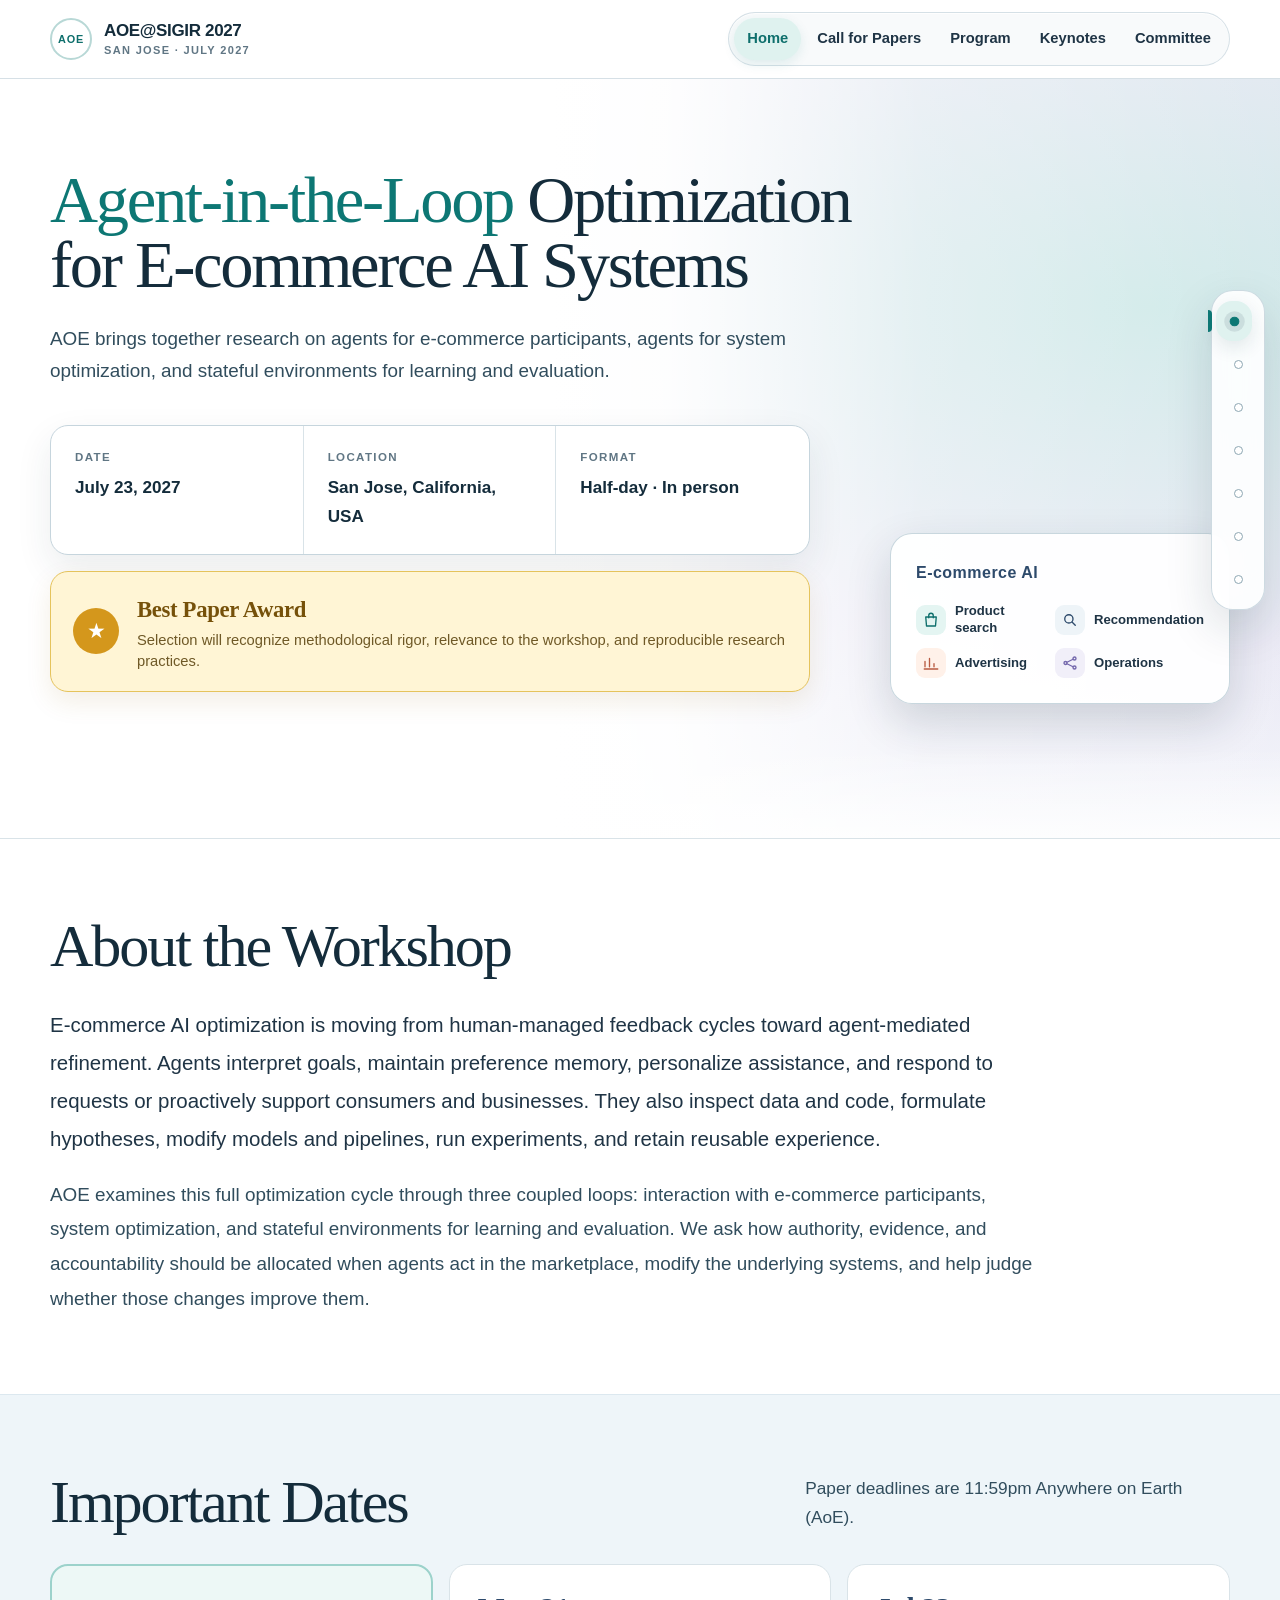
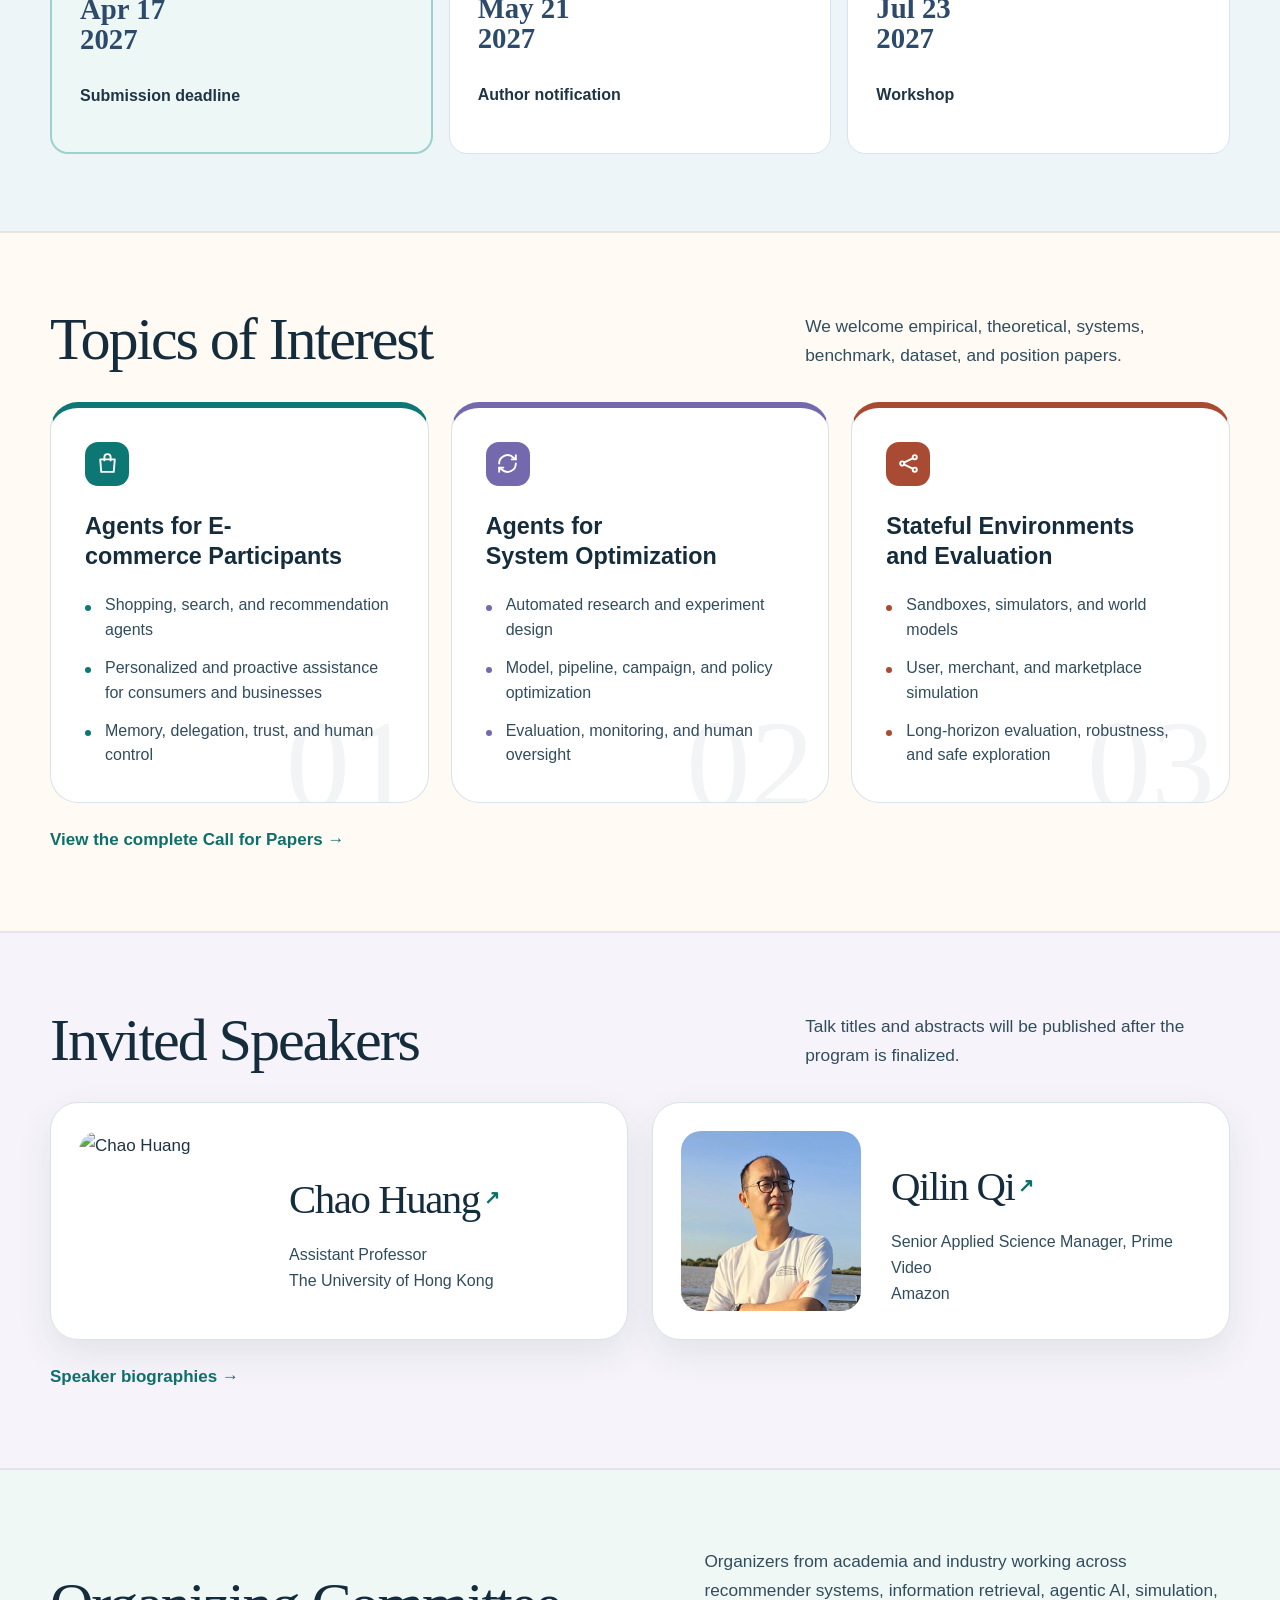
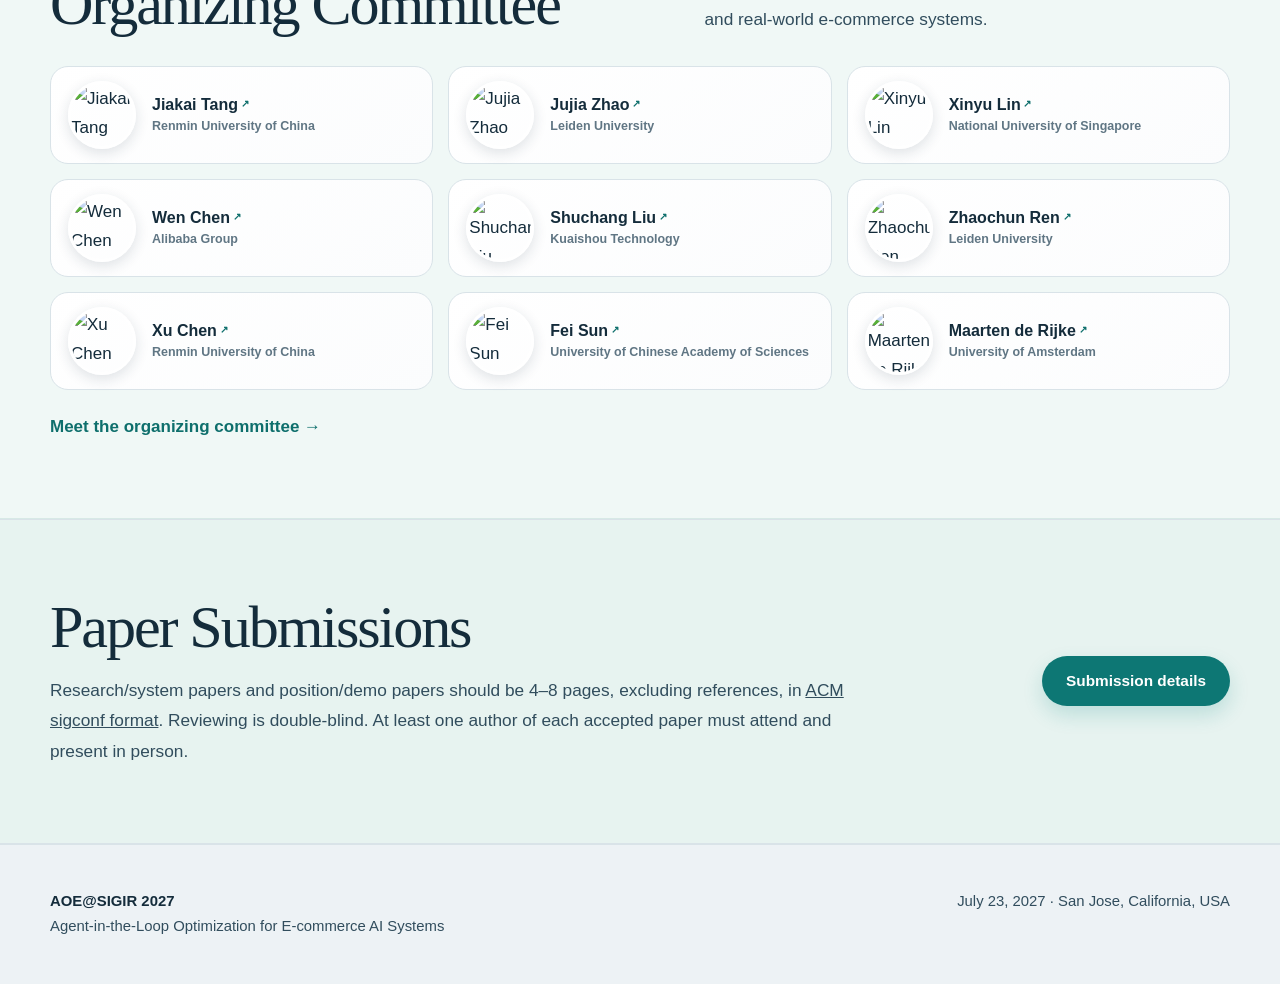
==== commit 7fcc77ec: "Set workshop day to July 23 per SIGIR 2027 official schedule" ====
--- a/index.html
+++ b/index.html
@@ -4,7 +4,7 @@
 <head>
 <meta charset="utf-8"/>
 <meta content="width=device-width, initial-scale=1" name="viewport"/>
-<meta content="AOE@SIGIR 2027 — Workshop on Agent-in-the-Loop Optimization for E-commerce AI Systems, July 24, 2027 in San Jose." name="description"/>
+<meta content="AOE@SIGIR 2027 — Workshop on Agent-in-the-Loop Optimization for E-commerce AI Systems, July 23, 2027 in San Jose." name="description"/>
 <title>AOE@SIGIR 2027</title>
 <link rel="icon" type="image/svg+xml" href="assets/favicon.svg">
 <link href="assets/style.css?v=20261124-1" rel="stylesheet"/>
@@ -47,7 +47,7 @@
 </div>
 </div>
 <div class="hero-meta" data-reveal="">
-<div class="meta-item"><span>Date</span><strong>July 24, 2027</strong></div>
+<div class="meta-item"><span>Date</span><strong>July 23, 2027</strong></div>
 <div class="meta-item"><span>Location</span><strong>San Jose, California, USA</strong></div>
 <div class="meta-item"><span>Format</span><strong>Half-day · In person</strong></div>
 </div>
@@ -86,7 +86,7 @@
 <div class="date-grid" data-reveal="">
 <div class="date-item is-key"><time datetime="2027-04-17">Apr 17<br/>2027</time><span>Submission deadline</span></div>
 <div class="date-item"><time datetime="2027-05-21">May 21<br/>2027</time><span>Author notification</span></div>
-<div class="date-item"><time datetime="2027-07-24">Jul 24<br/>2027</time><span>Workshop</span></div>
+<div class="date-item"><time datetime="2027-07-23">Jul 23<br/>2027</time><span>Workshop</span></div>
 </div>
 </div>
 </section>
@@ -144,7 +144,7 @@
 </div>
 </section>
 </main>
-<footer class="site-footer"><div class="container footer-inner"><p><strong>AOE@SIGIR 2027</strong><br/>Agent-in-the-Loop Optimization for E-commerce AI Systems</p><p>July 24, 2027 · San Jose, California, USA</p></div></footer>
+<footer class="site-footer"><div class="container footer-inner"><p><strong>AOE@SIGIR 2027</strong><br/>Agent-in-the-Loop Optimization for E-commerce AI Systems</p><p>July 23, 2027 · San Jose, California, USA</p></div></footer>
 <script src="assets/site.js?v=20261023-1"></script>
 </body>
 </html>
